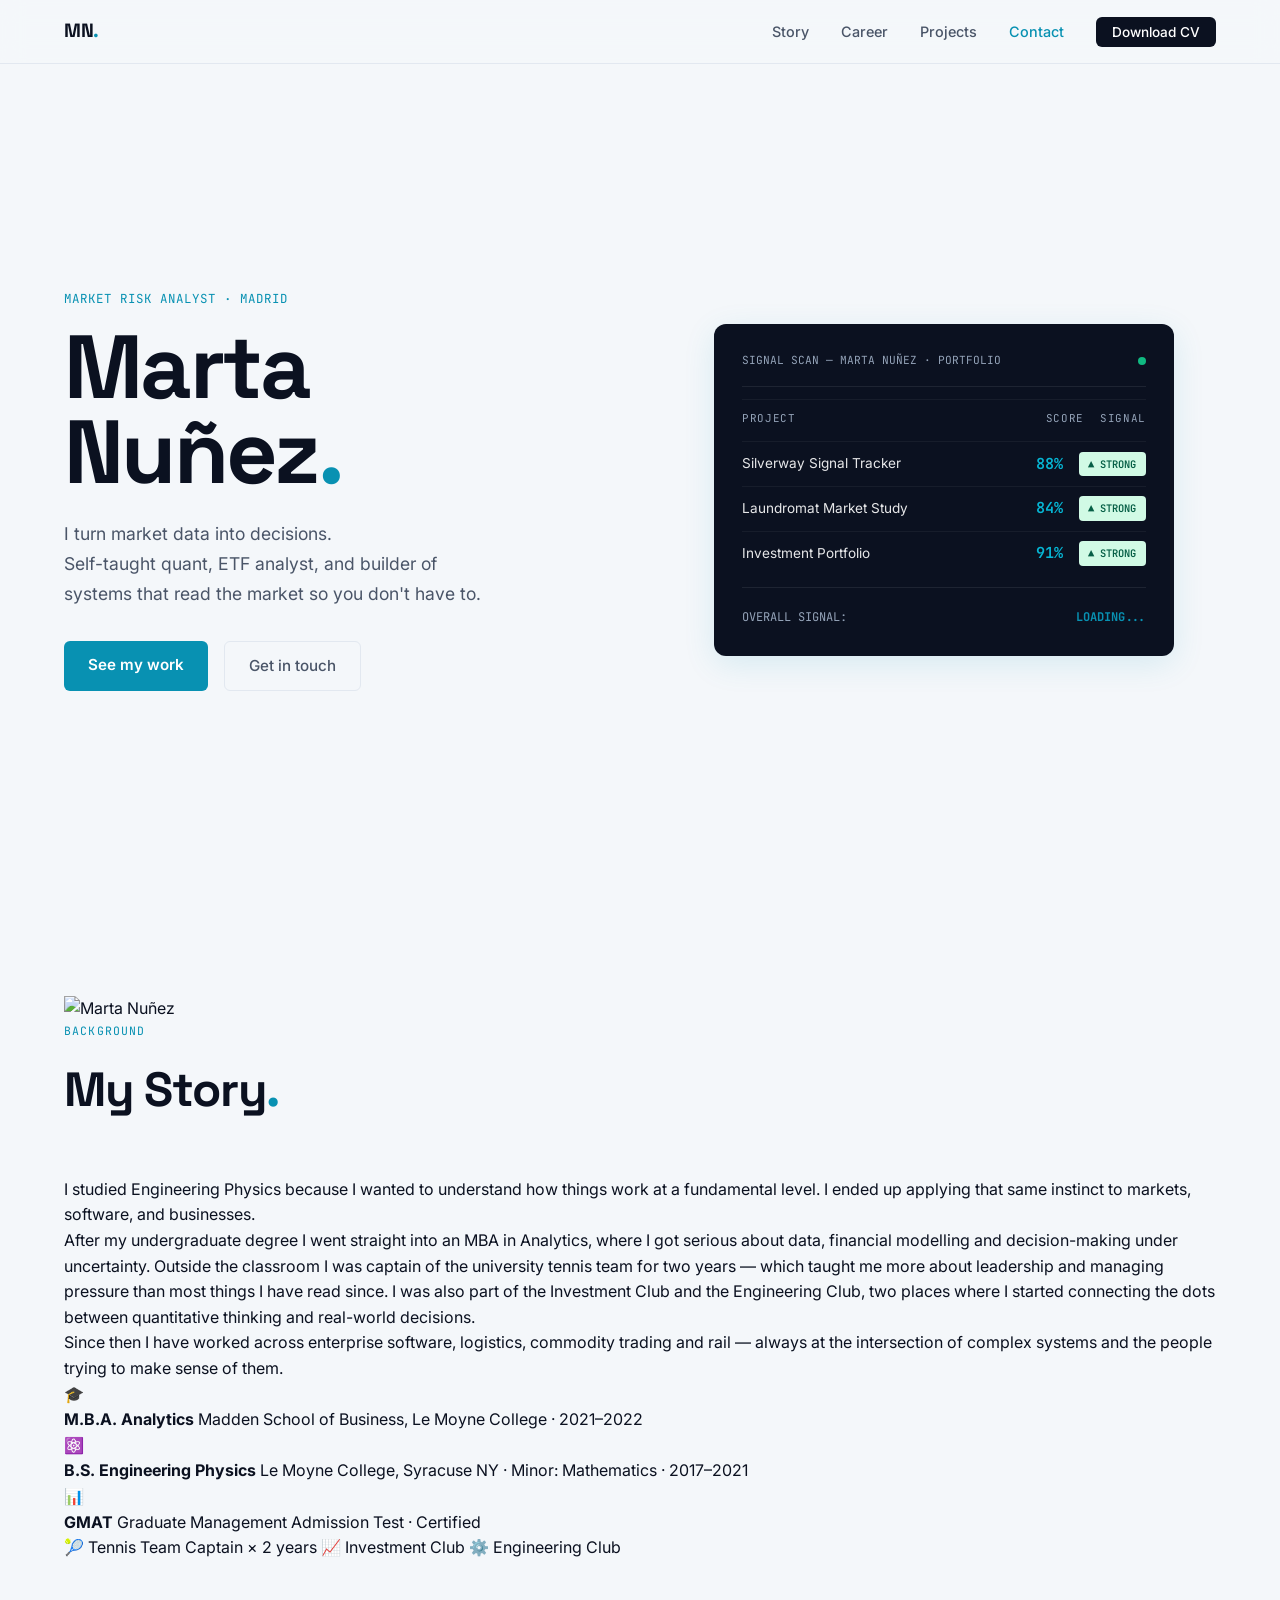
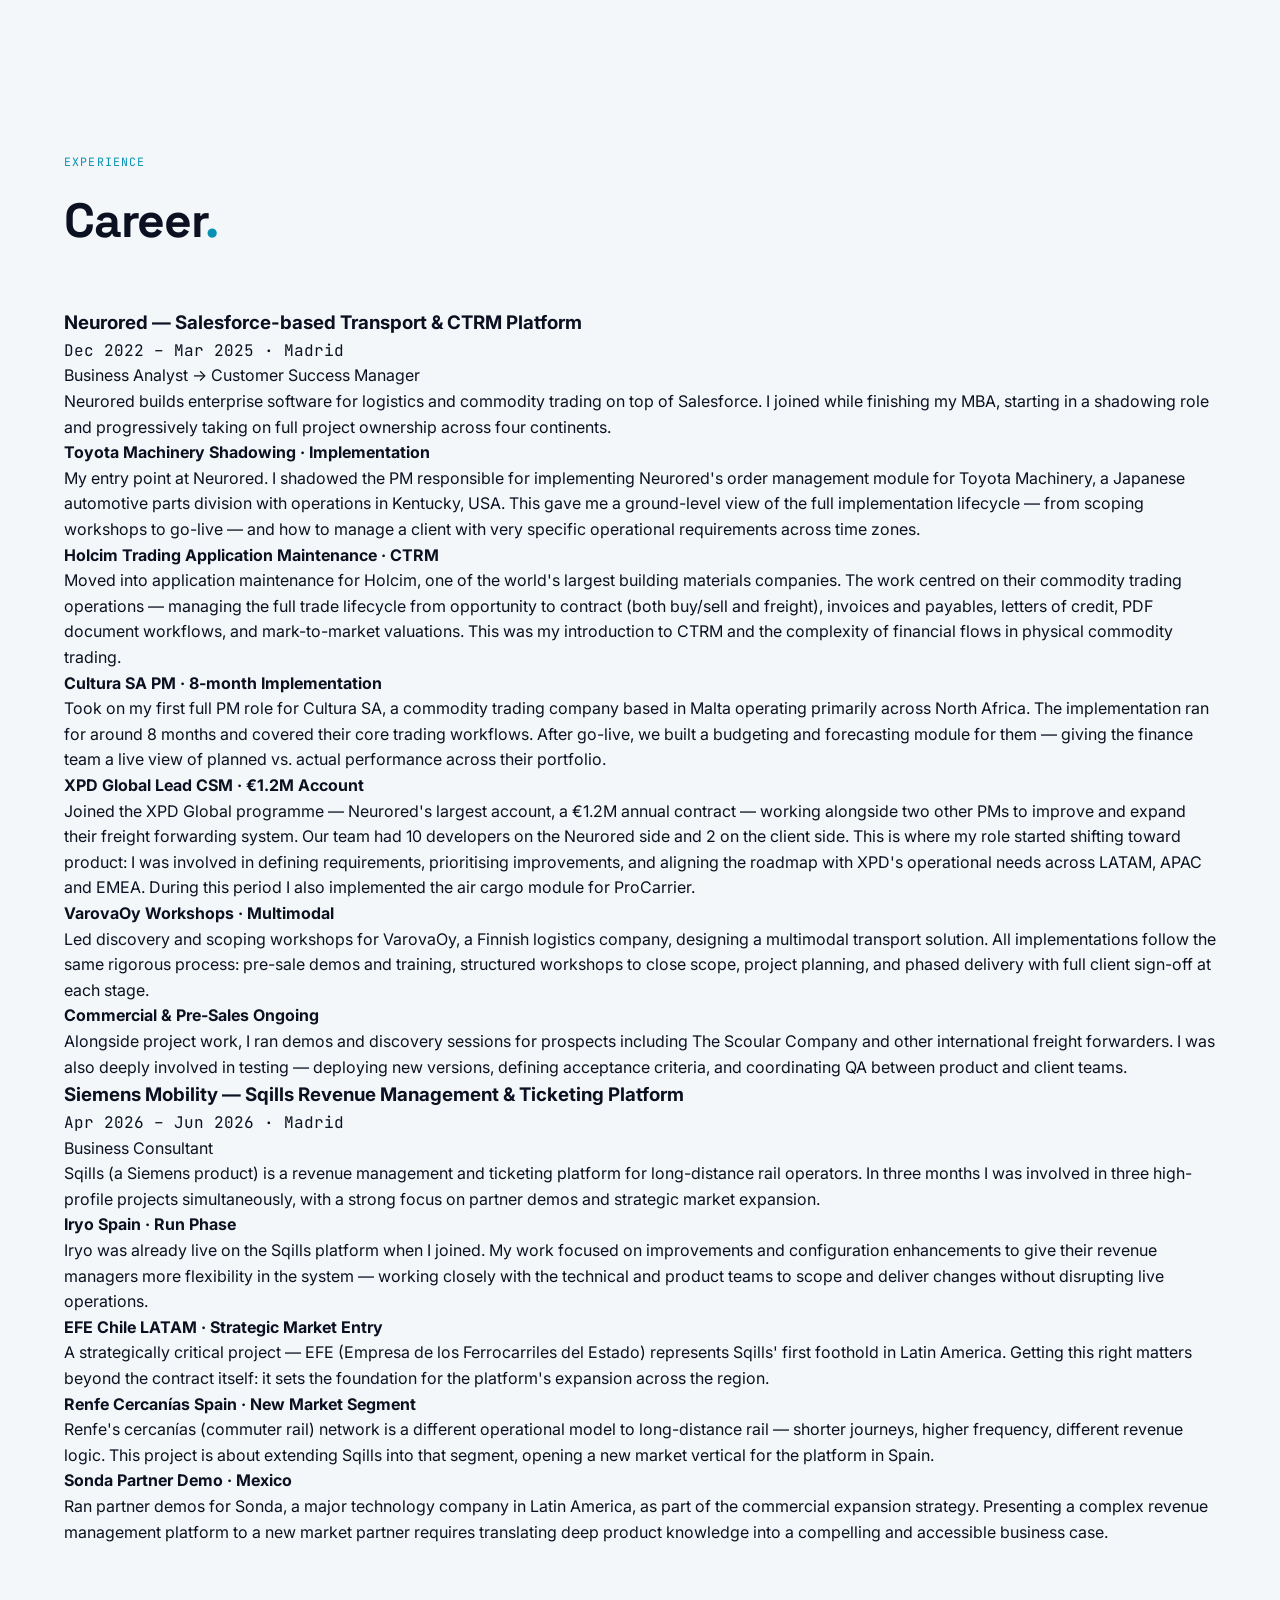
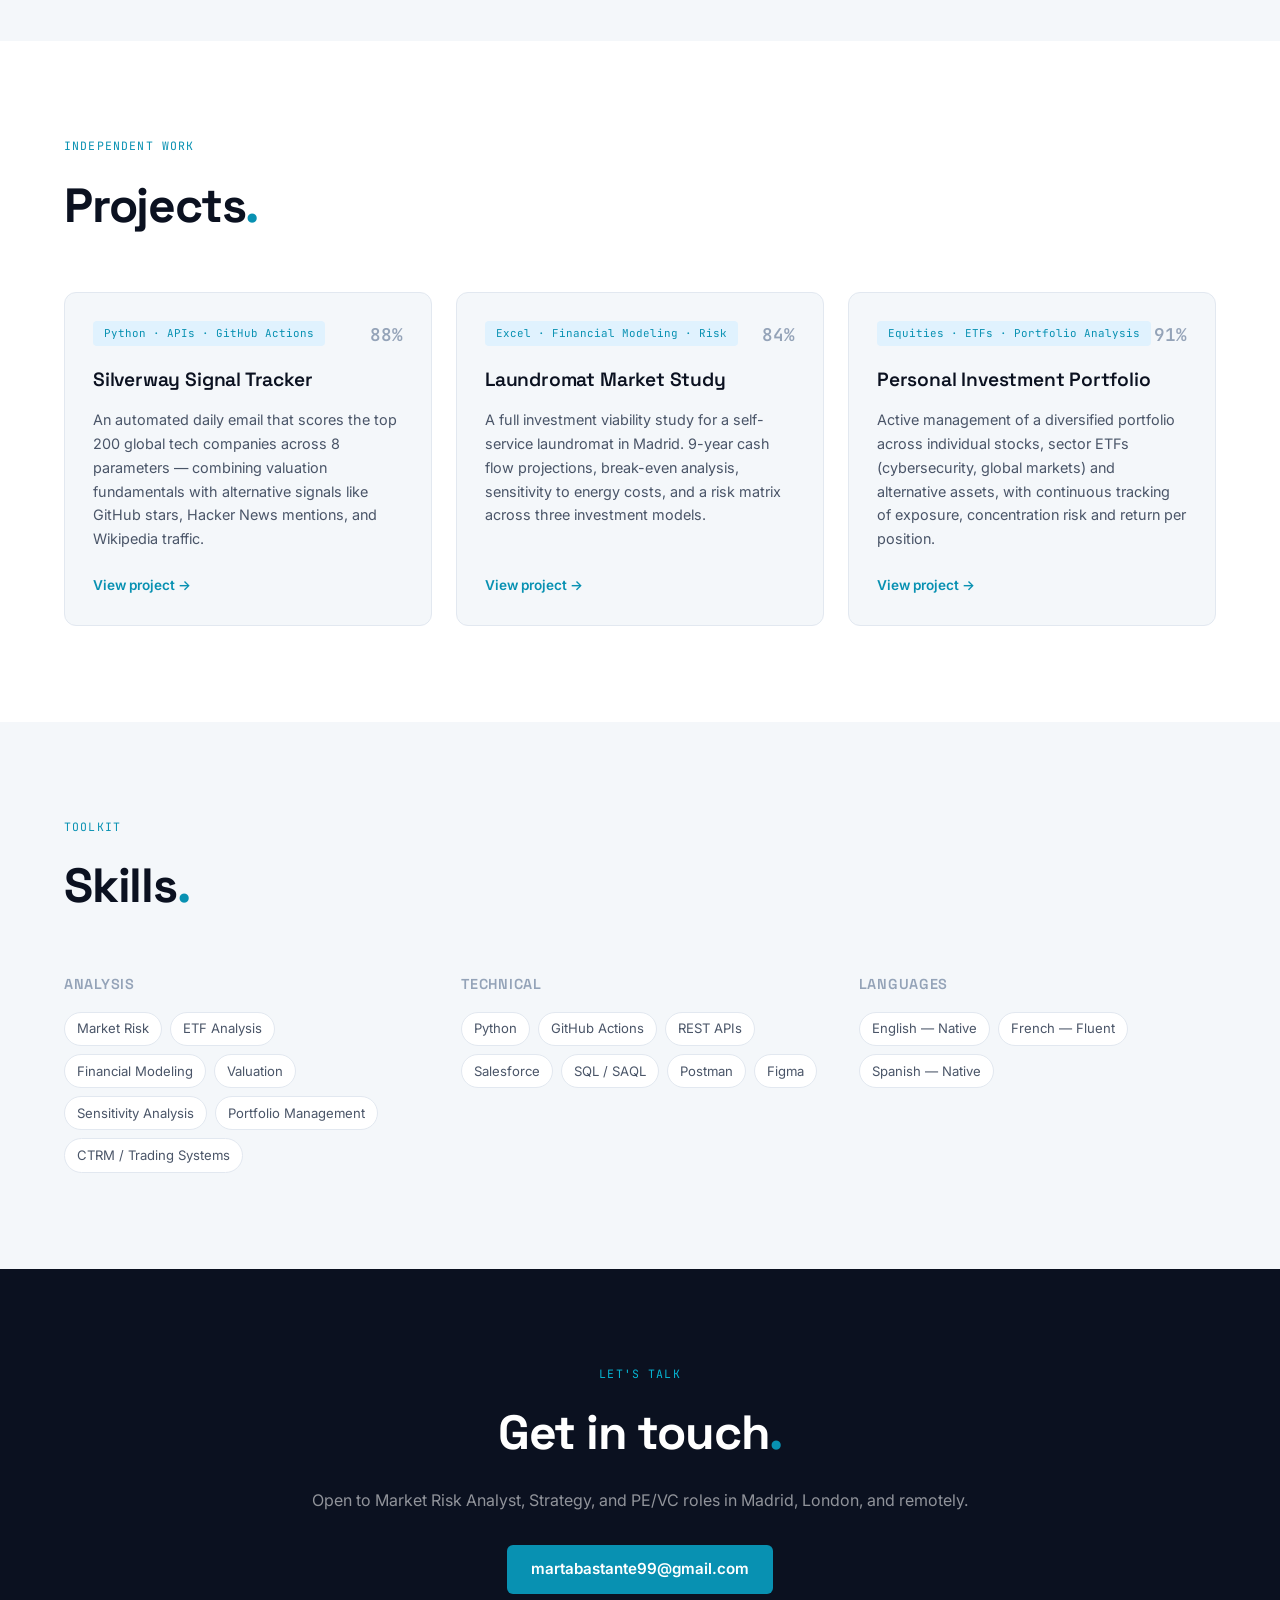
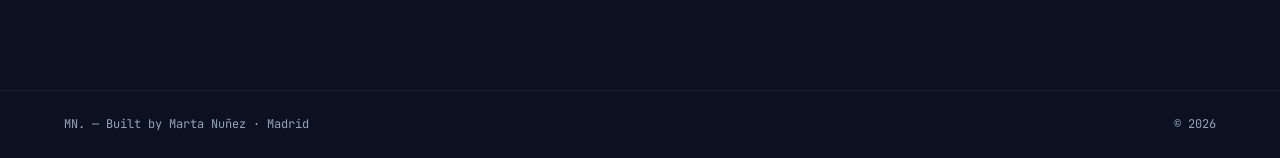
==== index.html @ 6e16a3f6 "update portfolio" ====
<!DOCTYPE html>
<html lang="en">
<head>
  <meta charset="UTF-8" />
  <meta name="viewport" content="width=device-width, initial-scale=1.0" />
  <title>Marta Nuñez · Market Risk Analyst</title>
  <link rel="preconnect" href="https://fonts.googleapis.com" />
  <link rel="preconnect" href="https://fonts.gstatic.com" crossorigin />
  <link href="https://fonts.googleapis.com/css2?family=Space+Grotesk:wght@400;500;600;700&family=Inter:wght@400;500&family=JetBrains+Mono:wght@400;600&display=swap" rel="stylesheet" />
  <link rel="stylesheet" href="assets/css/style.css" />
</head>
<body>

  <!-- NAV -->
  <nav>
    <span class="nav-logo">MN<span class="accent">.</span></span>
    <ul>
      <li><a href="#story">Story</a></li>
      <li><a href="#career">Career</a></li>
      <li><a href="#projects">Projects</a></li>
      <li><a href="#contact">Contact</a></li>
      <li><a href="assets/CV_Marta_Nunez.pdf" class="btn-nav" target="_blank">Download CV</a></li>
    </ul>
  </nav>

  <!-- HERO -->
  <header class="hero">
    <div class="hero-left">
      <p class="eyebrow">Market Risk Analyst · Madrid</p>
      <h1>Marta<br>Nuñez<span class="accent">.</span></h1>
      <p class="hero-sub">
        I turn market data into decisions.<br>
        Self-taught quant, ETF analyst, and builder of systems that read the market so you don't have to.
      </p>
      <div class="hero-cta">
        <a href="#career" class="btn-primary">See my work</a>
        <a href="#contact" class="btn-ghost">Get in touch</a>
      </div>
    </div>

    <div class="hero-right">
      <div class="scanner-card">
        <div class="scanner-header">
          <span class="mono dim">SIGNAL SCAN — MARTA NUÑEZ · PORTFOLIO</span>
          <span class="scanner-dot"></span>
        </div>
        <div class="scanner-divider"></div>
        <div class="scanner-row scanner-labels">
          <span class="mono dim">PROJECT</span>
          <span class="mono dim">SCORE</span>
          <span class="mono dim">SIGNAL</span>
        </div>
        <div class="scanner-row">
          <span>Silverway Signal Tracker</span>
          <span class="mono score" data-target="88">0%</span>
          <span class="badge badge-strong">▲ STRONG</span>
        </div>
        <div class="scanner-row">
          <span>Laundromat Market Study</span>
          <span class="mono score" data-target="84">0%</span>
          <span class="badge badge-strong">▲ STRONG</span>
        </div>
        <div class="scanner-row">
          <span>Investment Portfolio</span>
          <span class="mono score" data-target="91">0%</span>
          <span class="badge badge-strong">▲ STRONG</span>
        </div>
        <div class="scanner-divider"></div>
        <div class="scanner-footer">
          <span class="mono dim">OVERALL SIGNAL:</span>
          <span class="mono accent bold" id="verdict">LOADING...</span>
        </div>
      </div>
    </div>
  </header>

  <!-- MY STORY & EDUCATION -->
  <section id="story" class="story-section">
    <div class="story-inner">
      <div class="story-photo-col">
        <img src="assets/images/marta.png" alt="Marta Nuñez" class="story-photo" />
      </div>
      <div class="story-text-col">
        <p class="section-eyebrow">Background</p>
        <h2>My Story<span class="accent">.</span></h2>
        <p class="story-lead">I studied Engineering Physics because I wanted to understand how things work at a fundamental level. I ended up applying that same instinct to markets, software, and businesses.</p>
        <p class="story-body">After my undergraduate degree I went straight into an MBA in Analytics, where I got serious about data, financial modelling and decision-making under uncertainty. Outside the classroom I was captain of the university tennis team for two years — which taught me more about leadership and managing pressure than most things I have read since. I was also part of the Investment Club and the Engineering Club, two places where I started connecting the dots between quantitative thinking and real-world decisions.</p>
        <p class="story-body">Since then I have worked across enterprise software, logistics, commodity trading and rail — always at the intersection of complex systems and the people trying to make sense of them.</p>

        <div class="edu-grid">
          <div class="edu-card">
            <span class="edu-icon">🎓</span>
            <div>
              <strong>M.B.A. Analytics</strong>
              <span>Madden School of Business, Le Moyne College · 2021–2022</span>
            </div>
          </div>
          <div class="edu-card">
            <span class="edu-icon">⚛️</span>
            <div>
              <strong>B.S. Engineering Physics</strong>
              <span>Le Moyne College, Syracuse NY · Minor: Mathematics · 2017–2021</span>
            </div>
          </div>
          <div class="edu-card">
            <span class="edu-icon">📊</span>
            <div>
              <strong>GMAT</strong>
              <span>Graduate Management Admission Test · Certified</span>
            </div>
          </div>
        </div>

        <div class="activities-row">
          <span class="activity-tag">🎾 Tennis Team Captain × 2 years</span>
          <span class="activity-tag">📈 Investment Club</span>
          <span class="activity-tag">⚙️ Engineering Club</span>
        </div>
      </div>
    </div>
  </section>

  <!-- CAREER -->
  <section id="career" class="career-section">
    <p class="section-eyebrow">Experience</p>
    <h2>Career<span class="accent">.</span></h2>

    <div class="career-block">
      <div class="career-company-header">
        <div>
          <h3 class="company-name">Neurored <span class="company-sub">— Salesforce-based Transport & CTRM Platform</span></h3>
          <span class="career-dates mono">Dec 2022 – Mar 2025 · Madrid</span>
        </div>
        <span class="career-badge">Business Analyst → Customer Success Manager</span>
      </div>

      <p class="career-intro">Neurored builds enterprise software for logistics and commodity trading on top of Salesforce. I joined while finishing my MBA, starting in a shadowing role and progressively taking on full project ownership across four continents.</p>

      <div class="timeline">

        <div class="timeline-item">
          <div class="tl-dot"></div>
          <div class="tl-content">
            <h4>Toyota Machinery <span class="tl-tag">Shadowing · Implementation</span></h4>
            <p>My entry point at Neurored. I shadowed the PM responsible for implementing Neurored's order management module for Toyota Machinery, a Japanese automotive parts division with operations in Kentucky, USA. This gave me a ground-level view of the full implementation lifecycle — from scoping workshops to go-live — and how to manage a client with very specific operational requirements across time zones.</p>
          </div>
        </div>

        <div class="timeline-item">
          <div class="tl-dot"></div>
          <div class="tl-content">
            <h4>Holcim Trading <span class="tl-tag">Application Maintenance · CTRM</span></h4>
            <p>Moved into application maintenance for Holcim, one of the world's largest building materials companies. The work centred on their commodity trading operations — managing the full trade lifecycle from opportunity to contract (both buy/sell and freight), invoices and payables, letters of credit, PDF document workflows, and mark-to-market valuations. This was my introduction to CTRM and the complexity of financial flows in physical commodity trading.</p>
          </div>
        </div>

        <div class="timeline-item">
          <div class="tl-dot"></div>
          <div class="tl-content">
            <h4>Cultura SA <span class="tl-tag">PM · 8-month Implementation</span></h4>
            <p>Took on my first full PM role for Cultura SA, a commodity trading company based in Malta operating primarily across North Africa. The implementation ran for around 8 months and covered their core trading workflows. After go-live, we built a budgeting and forecasting module for them — giving the finance team a live view of planned vs. actual performance across their portfolio.</p>
          </div>
        </div>

        <div class="timeline-item">
          <div class="tl-dot"></div>
          <div class="tl-content">
            <h4>XPD Global <span class="tl-tag">Lead CSM · €1.2M Account</span></h4>
            <p>Joined the XPD Global programme — Neurored's largest account, a €1.2M annual contract — working alongside two other PMs to improve and expand their freight forwarding system. Our team had 10 developers on the Neurored side and 2 on the client side. This is where my role started shifting toward product: I was involved in defining requirements, prioritising improvements, and aligning the roadmap with XPD's operational needs across LATAM, APAC and EMEA. During this period I also implemented the air cargo module for ProCarrier.</p>
          </div>
        </div>

        <div class="timeline-item">
          <div class="tl-dot"></div>
          <div class="tl-content">
            <h4>VarovaOy <span class="tl-tag">Workshops · Multimodal</span></h4>
            <p>Led discovery and scoping workshops for VarovaOy, a Finnish logistics company, designing a multimodal transport solution. All implementations follow the same rigorous process: pre-sale demos and training, structured workshops to close scope, project planning, and phased delivery with full client sign-off at each stage.</p>
          </div>
        </div>

        <div class="timeline-item">
          <div class="tl-dot"></div>
          <div class="tl-content">
            <h4>Commercial & Pre-Sales <span class="tl-tag">Ongoing</span></h4>
            <p>Alongside project work, I ran demos and discovery sessions for prospects including The Scoular Company and other international freight forwarders. I was also deeply involved in testing — deploying new versions, defining acceptance criteria, and coordinating QA between product and client teams.</p>
          </div>
        </div>

      </div>
    </div>

    <div class="career-block">
      <div class="career-company-header">
        <div>
          <h3 class="company-name">Siemens Mobility <span class="company-sub">— Sqills Revenue Management & Ticketing Platform</span></h3>
          <span class="career-dates mono">Apr 2026 – Jun 2026 · Madrid</span>
        </div>
        <span class="career-badge">Business Consultant</span>
      </div>

      <p class="career-intro">Sqills (a Siemens product) is a revenue management and ticketing platform for long-distance rail operators. In three months I was involved in three high-profile projects simultaneously, with a strong focus on partner demos and strategic market expansion.</p>

      <div class="timeline">

        <div class="timeline-item">
          <div class="tl-dot tl-dot-blue"></div>
          <div class="tl-content">
            <h4>Iryo <span class="tl-tag">Spain · Run Phase</span></h4>
            <p>Iryo was already live on the Sqills platform when I joined. My work focused on improvements and configuration enhancements to give their revenue managers more flexibility in the system — working closely with the technical and product teams to scope and deliver changes without disrupting live operations.</p>
          </div>
        </div>

        <div class="timeline-item">
          <div class="tl-dot tl-dot-blue"></div>
          <div class="tl-content">
            <h4>EFE Chile <span class="tl-tag">LATAM · Strategic Market Entry</span></h4>
            <p>A strategically critical project — EFE (Empresa de los Ferrocarriles del Estado) represents Sqills' first foothold in Latin America. Getting this right matters beyond the contract itself: it sets the foundation for the platform's expansion across the region.</p>
          </div>
        </div>

        <div class="timeline-item">
          <div class="tl-dot tl-dot-blue"></div>
          <div class="tl-content">
            <h4>Renfe Cercanías <span class="tl-tag">Spain · New Market Segment</span></h4>
            <p>Renfe's cercanías (commuter rail) network is a different operational model to long-distance rail — shorter journeys, higher frequency, different revenue logic. This project is about extending Sqills into that segment, opening a new market vertical for the platform in Spain.</p>
          </div>
        </div>

        <div class="timeline-item">
          <div class="tl-dot tl-dot-blue"></div>
          <div class="tl-content">
            <h4>Sonda <span class="tl-tag">Partner Demo · Mexico</span></h4>
            <p>Ran partner demos for Sonda, a major technology company in Latin America, as part of the commercial expansion strategy. Presenting a complex revenue management platform to a new market partner requires translating deep product knowledge into a compelling and accessible business case.</p>
          </div>
        </div>

      </div>
    </div>
  </section>

  <!-- PROJECTS -->
  <section id="projects">
    <p class="section-eyebrow">Independent work</p>
    <h2>Projects<span class="accent">.</span></h2>
    <div class="projects-grid">

      <a href="projects/silverway.html" class="project-card">
        <div class="project-top">
          <span class="project-tag">Python · APIs · GitHub Actions</span>
          <span class="project-score mono">88%</span>
        </div>
        <h3>Silverway Signal Tracker</h3>
        <p>An automated daily email that scores the top 200 global tech companies across 8 parameters — combining valuation fundamentals with alternative signals like GitHub stars, Hacker News mentions, and Wikipedia traffic.</p>
        <div class="project-footer"><span>View project →</span></div>
      </a>

      <a href="projects/laundromat.html" class="project-card">
        <div class="project-top">
          <span class="project-tag">Excel · Financial Modeling · Risk</span>
          <span class="project-score mono">84%</span>
        </div>
        <h3>Laundromat Market Study</h3>
        <p>A full investment viability study for a self-service laundromat in Madrid. 9-year cash flow projections, break-even analysis, sensitivity to energy costs, and a risk matrix across three investment models.</p>
        <div class="project-footer"><span>View project →</span></div>
      </a>

      <a href="projects/portfolio.html" class="project-card">
        <div class="project-top">
          <span class="project-tag">Equities · ETFs · Portfolio Analysis</span>
          <span class="project-score mono">91%</span>
        </div>
        <h3>Personal Investment Portfolio</h3>
        <p>Active management of a diversified portfolio across individual stocks, sector ETFs (cybersecurity, global markets) and alternative assets, with continuous tracking of exposure, concentration risk and return per position.</p>
        <div class="project-footer"><span>View project →</span></div>
      </a>

    </div>
  </section>

  <!-- SKILLS -->
  <section id="skills" class="skills-section">
    <p class="section-eyebrow">Toolkit</p>
    <h2>Skills<span class="accent">.</span></h2>
    <div class="skills-grid">
      <div class="skill-group">
        <h4>Analysis</h4>
        <div class="tags">
          <span class="tag">Market Risk</span>
          <span class="tag">ETF Analysis</span>
          <span class="tag">Financial Modeling</span>
          <span class="tag">Valuation</span>
          <span class="tag">Sensitivity Analysis</span>
          <span class="tag">Portfolio Management</span>
          <span class="tag">CTRM / Trading Systems</span>
        </div>
      </div>
      <div class="skill-group">
        <h4>Technical</h4>
        <div class="tags">
          <span class="tag">Python</span>
          <span class="tag">GitHub Actions</span>
          <span class="tag">REST APIs</span>
          <span class="tag">Salesforce</span>
          <span class="tag">SQL / SAQL</span>
          <span class="tag">Postman</span>
          <span class="tag">Figma</span>
        </div>
      </div>
      <div class="skill-group">
        <h4>Languages</h4>
        <div class="tags">
          <span class="tag">English — Native</span>
          <span class="tag">French — Fluent</span>
          <span class="tag">Spanish — Native</span>
        </div>
      </div>
    </div>
  </section>

  <!-- CONTACT -->
  <section id="contact" class="contact-section">
    <p class="section-eyebrow">Let's talk</p>
    <h2>Get in touch<span class="accent">.</span></h2>
    <p class="contact-sub">Open to Market Risk Analyst, Strategy, and PE/VC roles in Madrid, London, and remotely.</p>
    <a href="mailto:martabastante99@gmail.com" class="btn-primary">martabastante99@gmail.com</a>
  </section>

  <!-- FOOTER -->
  <footer>
    <span class="mono dim">MN. — Built by Marta Nuñez · Madrid</span>
    <span class="mono dim">© 2026</span>
  </footer>

  <script src="assets/js/main.js"></script>
</body>
</html>
---- assets/css/style.css ----
/* ============================================================
   TOKENS
   ============================================================ */
:root {
  --bg:         #F4F7FA;
  --surface:    #FFFFFF;
  --ink:        #0B1120;
  --ink-mid:    #4A5568;
  --ink-dim:    #94A3B8;
  --accent:     #0891B2;
  --accent-dim: #E0F2FE;
  --accent-hi:  #06B6D4;
  --line:       #E2E8F0;
  --green:      #10B981;
  --green-dim:  #D1FAE5;

  --font-display: 'Space Grotesk', sans-serif;
  --font-body:    'Inter', sans-serif;
  --font-mono:    'JetBrains Mono', monospace;

  --radius: 12px;
  --radius-sm: 6px;
  --shadow: 0 1px 3px rgba(0,0,0,0.06), 0 4px 16px rgba(0,0,0,0.06);
  --shadow-lg: 0 8px 32px rgba(8, 145, 178, 0.12);
}

/* ============================================================
   RESET & BASE
   ============================================================ */
*, *::before, *::after { box-sizing: border-box; margin: 0; padding: 0; }

html { scroll-behavior: smooth; }

body {
  font-family: var(--font-body);
  background: var(--bg);
  color: var(--ink);
  line-height: 1.6;
  -webkit-font-smoothing: antialiased;
}

a { color: inherit; text-decoration: none; }
img { max-width: 100%; display: block; }

/* ============================================================
   UTILITIES
   ============================================================ */
.mono   { font-family: var(--font-mono); }
.dim    { color: var(--ink-dim); }
.accent { color: var(--accent); }
.bold   { font-weight: 700; }

/* ============================================================
   NAV
   ============================================================ */
nav {
  position: sticky;
  top: 0;
  z-index: 100;
  display: flex;
  align-items: center;
  justify-content: space-between;
  padding: 0 5vw;
  height: 64px;
  background: rgba(244, 247, 250, 0.88);
  backdrop-filter: blur(12px);
  border-bottom: 1px solid var(--line);
}

.nav-logo {
  font-family: var(--font-display);
  font-size: 1.2rem;
  font-weight: 700;
  letter-spacing: -0.02em;
}

nav ul {
  display: flex;
  align-items: center;
  gap: 2rem;
  list-style: none;
}

nav ul a {
  font-size: 0.9rem;
  color: var(--ink-mid);
  font-weight: 500;
  transition: color 0.2s;
}
nav ul a:hover { color: var(--ink); }

.btn-nav {
  background: var(--ink) !important;
  color: #fff !important;
  padding: 0.45rem 1rem;
  border-radius: var(--radius-sm);
  font-size: 0.85rem !important;
  transition: background 0.2s !important;
}
.btn-nav:hover { background: var(--accent) !important; }

/* ============================================================
   HERO
   ============================================================ */
.hero {
  display: grid;
  grid-template-columns: 1fr 1fr;
  align-items: center;
  gap: 4rem;
  padding: 6rem 5vw 5rem;
  min-height: calc(100vh - 64px);
}

.eyebrow {
  font-family: var(--font-mono);
  font-size: 0.78rem;
  color: var(--accent);
  letter-spacing: 0.08em;
  text-transform: uppercase;
  margin-bottom: 1rem;
}

.hero h1 {
  font-family: var(--font-display);
  font-size: clamp(3.5rem, 7vw, 6rem);
  font-weight: 700;
  line-height: 0.95;
  letter-spacing: -0.03em;
  margin-bottom: 1.5rem;
}

.hero-sub {
  font-size: 1.1rem;
  color: var(--ink-mid);
  line-height: 1.7;
  max-width: 420px;
  margin-bottom: 2rem;
}

.hero-cta {
  display: flex;
  gap: 1rem;
  flex-wrap: wrap;
}

/* ============================================================
   BUTTONS
   ============================================================ */
.btn-primary {
  display: inline-block;
  background: var(--accent);
  color: #fff;
  padding: 0.75rem 1.5rem;
  border-radius: var(--radius-sm);
  font-weight: 600;
  font-size: 0.95rem;
  transition: background 0.2s, transform 0.15s;
}
.btn-primary:hover { background: #0670a0; transform: translateY(-1px); }

.btn-ghost {
  display: inline-block;
  border: 1.5px solid var(--line);
  color: var(--ink-mid);
  padding: 0.75rem 1.5rem;
  border-radius: var(--radius-sm);
  font-weight: 500;
  font-size: 0.95rem;
  transition: border-color 0.2s, color 0.2s;
}
.btn-ghost:hover { border-color: var(--accent); color: var(--accent); }

/* ============================================================
   SCANNER CARD (hero signature element)
   ============================================================ */
.hero-right { display: flex; justify-content: center; }

.scanner-card {
  background: var(--ink);
  border-radius: var(--radius);
  padding: 1.75rem;
  width: 100%;
  max-width: 460px;
  box-shadow: var(--shadow-lg);
}

.scanner-header {
  display: flex;
  justify-content: space-between;
  align-items: center;
  margin-bottom: 1rem;
  font-size: 0.7rem;
  color: var(--ink-dim);
}

.scanner-dot {
  width: 8px;
  height: 8px;
  border-radius: 50%;
  background: var(--green);
  animation: pulse 2s infinite;
}
@keyframes pulse {
  0%, 100% { opacity: 1; }
  50%       { opacity: 0.3; }
}

.scanner-divider {
  height: 1px;
  background: rgba(255,255,255,0.08);
  margin: 0.75rem 0;
}

.scanner-labels {
  margin-bottom: 0.25rem;
}

.scanner-row {
  display: grid;
  grid-template-columns: 1fr auto auto;
  gap: 1rem;
  align-items: center;
  padding: 0.6rem 0;
  font-size: 0.85rem;
  color: rgba(255,255,255,0.9);
  border-top: 1px solid rgba(255,255,255,0.05);
}
.scanner-row:first-of-type { border-top: none; }
.scanner-labels span {
  font-size: 0.68rem;
  letter-spacing: 0.06em;
  text-transform: uppercase;
}

.score {
  font-size: 0.95rem;
  font-weight: 600;
  color: var(--accent-hi);
  min-width: 42px;
  text-align: right;
}

.badge {
  font-family: var(--font-mono);
  font-size: 0.65rem;
  font-weight: 600;
  padding: 0.25rem 0.6rem;
  border-radius: 4px;
  white-space: nowrap;
}
.badge-strong {
  background: var(--green-dim);
  color: #065F46;
}

.scanner-footer {
  display: flex;
  justify-content: space-between;
  align-items: center;
  font-size: 0.75rem;
  margin-top: 0.25rem;
  padding-top: 0.5rem;
}

/* ============================================================
   SECTIONS COMMON
   ============================================================ */
section {
  padding: 6rem 5vw;
}

.section-eyebrow {
  font-family: var(--font-mono);
  font-size: 0.72rem;
  color: var(--accent);
  letter-spacing: 0.1em;
  text-transform: uppercase;
  margin-bottom: 0.75rem;
}

h2 {
  font-family: var(--font-display);
  font-size: clamp(2rem, 4vw, 3rem);
  font-weight: 700;
  letter-spacing: -0.025em;
  margin-bottom: 3rem;
}

/* ============================================================
   PROJECTS
   ============================================================ */
#projects { background: var(--surface); }

.projects-grid {
  display: grid;
  grid-template-columns: repeat(auto-fit, minmax(300px, 1fr));
  gap: 1.5rem;
}

.project-card {
  display: flex;
  flex-direction: column;
  background: var(--bg);
  border: 1px solid var(--line);
  border-radius: var(--radius);
  padding: 1.75rem;
  transition: border-color 0.2s, box-shadow 0.2s, transform 0.2s;
  cursor: pointer;
}
.project-card:hover {
  border-color: var(--accent);
  box-shadow: var(--shadow-lg);
  transform: translateY(-3px);
}

.project-top {
  display: flex;
  justify-content: space-between;
  align-items: flex-start;
  margin-bottom: 1rem;
}

.project-tag {
  font-family: var(--font-mono);
  font-size: 0.68rem;
  color: var(--accent);
  background: var(--accent-dim);
  padding: 0.3rem 0.7rem;
  border-radius: 4px;
  line-height: 1.4;
}

.project-score {
  font-size: 1.1rem;
  font-weight: 600;
  color: var(--ink-dim);
}

.project-card h3 {
  font-family: var(--font-display);
  font-size: 1.2rem;
  font-weight: 600;
  margin-bottom: 0.75rem;
  letter-spacing: -0.01em;
}

.project-card p {
  font-size: 0.9rem;
  color: var(--ink-mid);
  line-height: 1.65;
  flex: 1;
}

.project-footer {
  margin-top: 1.5rem;
  font-size: 0.85rem;
  font-weight: 600;
  color: var(--accent);
}

/* ============================================================
   SKILLS
   ============================================================ */
.skills-section { background: var(--bg); }

.skills-grid {
  display: grid;
  grid-template-columns: repeat(auto-fit, minmax(220px, 1fr));
  gap: 2.5rem;
}

.skill-group h4 {
  font-family: var(--font-display);
  font-size: 0.9rem;
  font-weight: 600;
  text-transform: uppercase;
  letter-spacing: 0.05em;
  color: var(--ink-dim);
  margin-bottom: 1rem;
}

.tags { display: flex; flex-wrap: wrap; gap: 0.5rem; }

.tag {
  font-size: 0.82rem;
  background: var(--surface);
  border: 1px solid var(--line);
  padding: 0.35rem 0.75rem;
  border-radius: 99px;
  color: var(--ink-mid);
  transition: border-color 0.2s, color 0.2s;
}
.tag:hover { border-color: var(--accent); color: var(--accent); }

/* ============================================================
   CONTACT
   ============================================================ */
.contact-section {
  background: var(--ink);
  text-align: center;
  color: #fff;
}
.contact-section .section-eyebrow { color: var(--accent-hi); }
.contact-section h2 { color: #fff; margin-bottom: 1rem; }

.contact-sub {
  color: rgba(255,255,255,0.55);
  font-size: 1rem;
  margin-bottom: 2rem;
}

/* ============================================================
   FOOTER
   ============================================================ */
footer {
  background: var(--ink);
  border-top: 1px solid rgba(255,255,255,0.06);
  padding: 1.5rem 5vw;
  display: flex;
  justify-content: space-between;
  font-size: 0.75rem;
  color: rgba(255,255,255,0.3);
}

/* ============================================================
   PROJECT DETAIL PAGES
   ============================================================ */
.detail-nav {
  padding: 1.5rem 5vw;
  border-bottom: 1px solid var(--line);
  display: flex;
  align-items: center;
  gap: 0.5rem;
  font-size: 0.85rem;
  color: var(--ink-mid);
  background: var(--surface);
}
.detail-nav a { color: var(--accent); font-weight: 500; }
.detail-nav a:hover { text-decoration: underline; }

.detail-hero {
  padding: 4rem 5vw 3rem;
  background: var(--surface);
  border-bottom: 1px solid var(--line);
}
.detail-hero .project-tag { display: inline-block; margin-bottom: 1.5rem; }
.detail-hero h1 {
  font-family: var(--font-display);
  font-size: clamp(2rem, 5vw, 3.5rem);
  font-weight: 700;
  letter-spacing: -0.03em;
  max-width: 700px;
  margin-bottom: 1.25rem;
}
.detail-hero p {
  font-size: 1.1rem;
  color: var(--ink-mid);
  max-width: 600px;
  line-height: 1.7;
}

.detail-body {
  padding: 4rem 5vw;
  max-width: 860px;
}
.detail-body h2 {
  font-family: var(--font-display);
  font-size: 1.5rem;
  font-weight: 600;
  margin-bottom: 1rem;
  letter-spacing: -0.02em;
}
.detail-body p { color: var(--ink-mid); line-height: 1.75; margin-bottom: 1.25rem; }
.detail-body ul {
  padding-left: 1.25rem;
  margin-bottom: 1.25rem;
  color: var(--ink-mid);
  line-height: 1.8;
}

.metrics-row {
  display: grid;
  grid-template-columns: repeat(auto-fit, minmax(150px, 1fr));
  gap: 1rem;
  margin: 2rem 0;
}
.metric-box {
  background: var(--surface);
  border: 1px solid var(--line);
  border-radius: var(--radius);
  padding: 1.25rem;
  text-align: center;
}
.metric-box .val {
  font-family: var(--font-mono);
  font-size: 1.6rem;
  font-weight: 600;
  color: var(--accent);
  display: block;
}
.metric-box .lbl {
  font-size: 0.78rem;
  color: var(--ink-dim);
  margin-top: 0.25rem;
}

/* ============================================================
   RESPONSIVE
   ============================================================ */
@media (max-width: 768px) {
  .hero {
    grid-template-columns: 1fr;
    padding: 3rem 5vw;
    gap: 3rem;
    min-height: auto;
  }
  nav ul li:not(:last-child) { display: none; }
  footer { flex-direction: column; gap: 0.5rem; }
}

@media (prefers-reduced-motion: reduce) {
  *, *::before, *::after { animation: none !important; transition: none !important; }
}
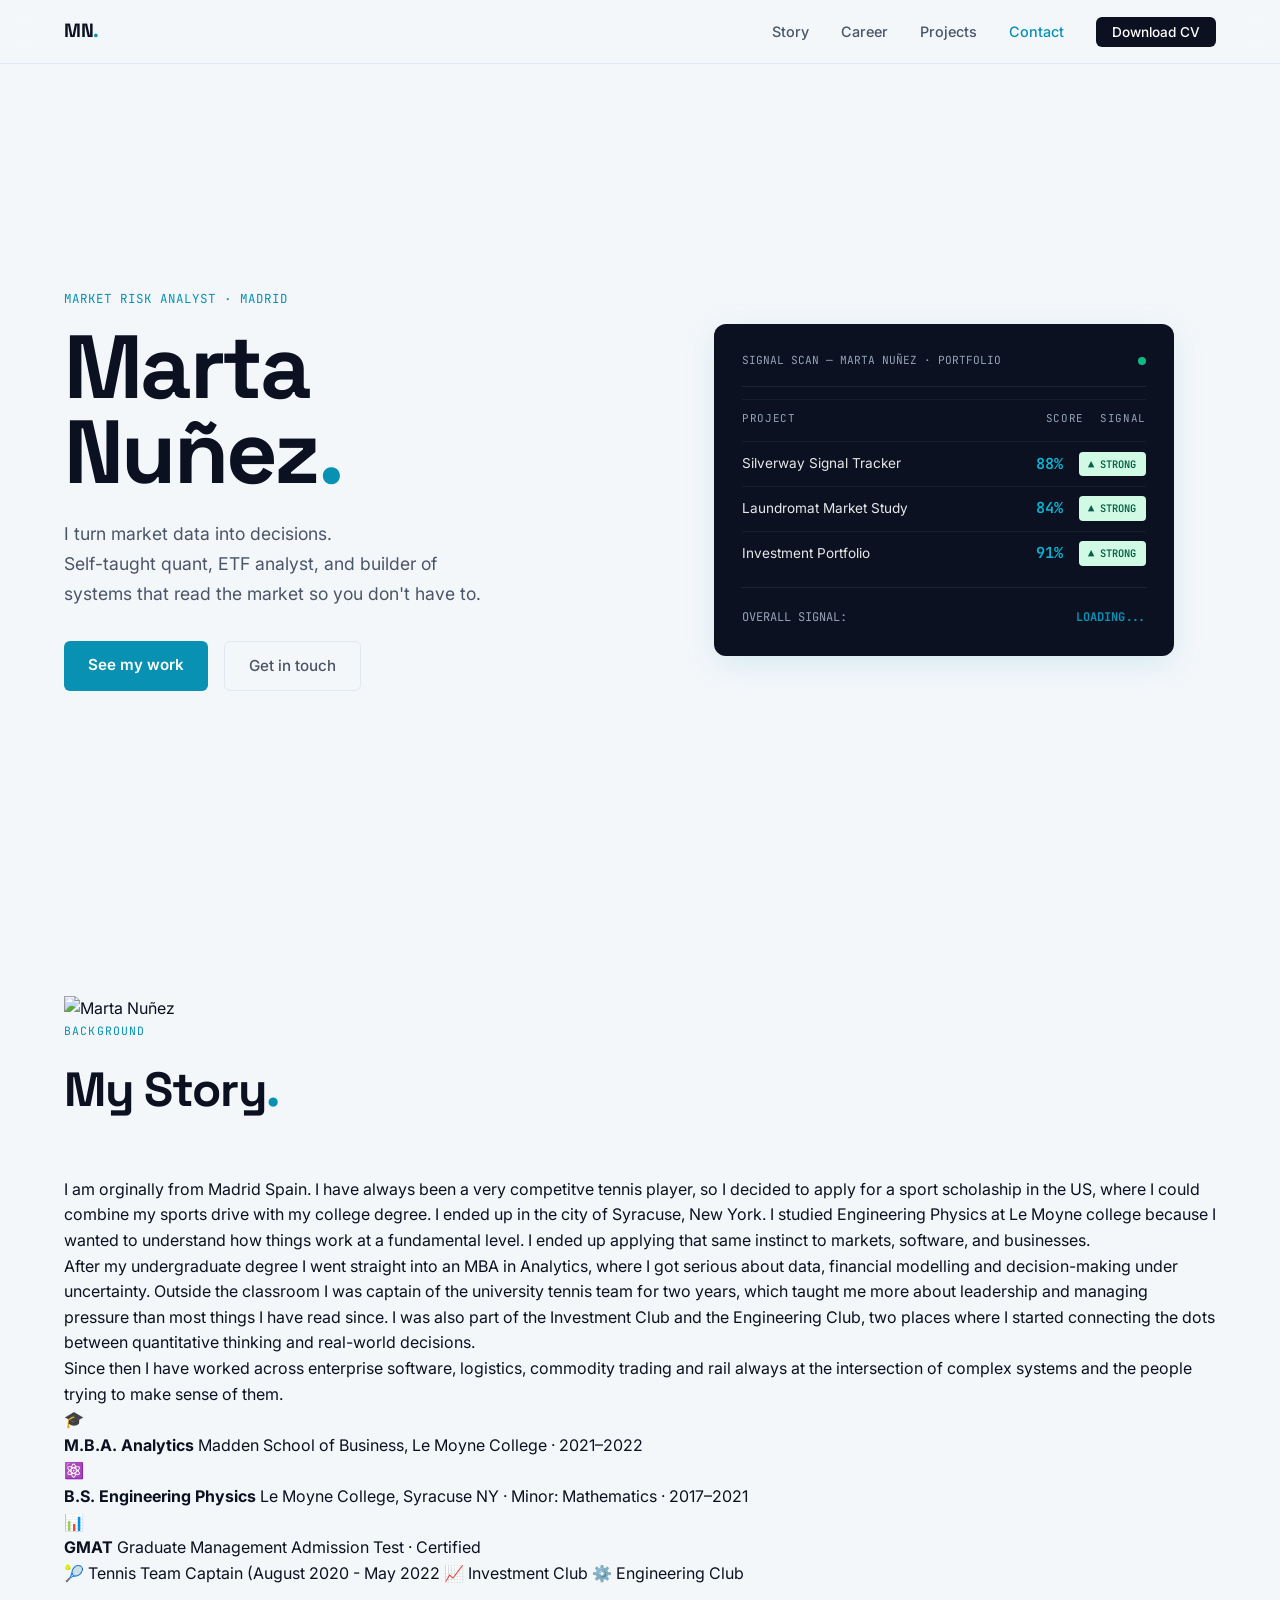
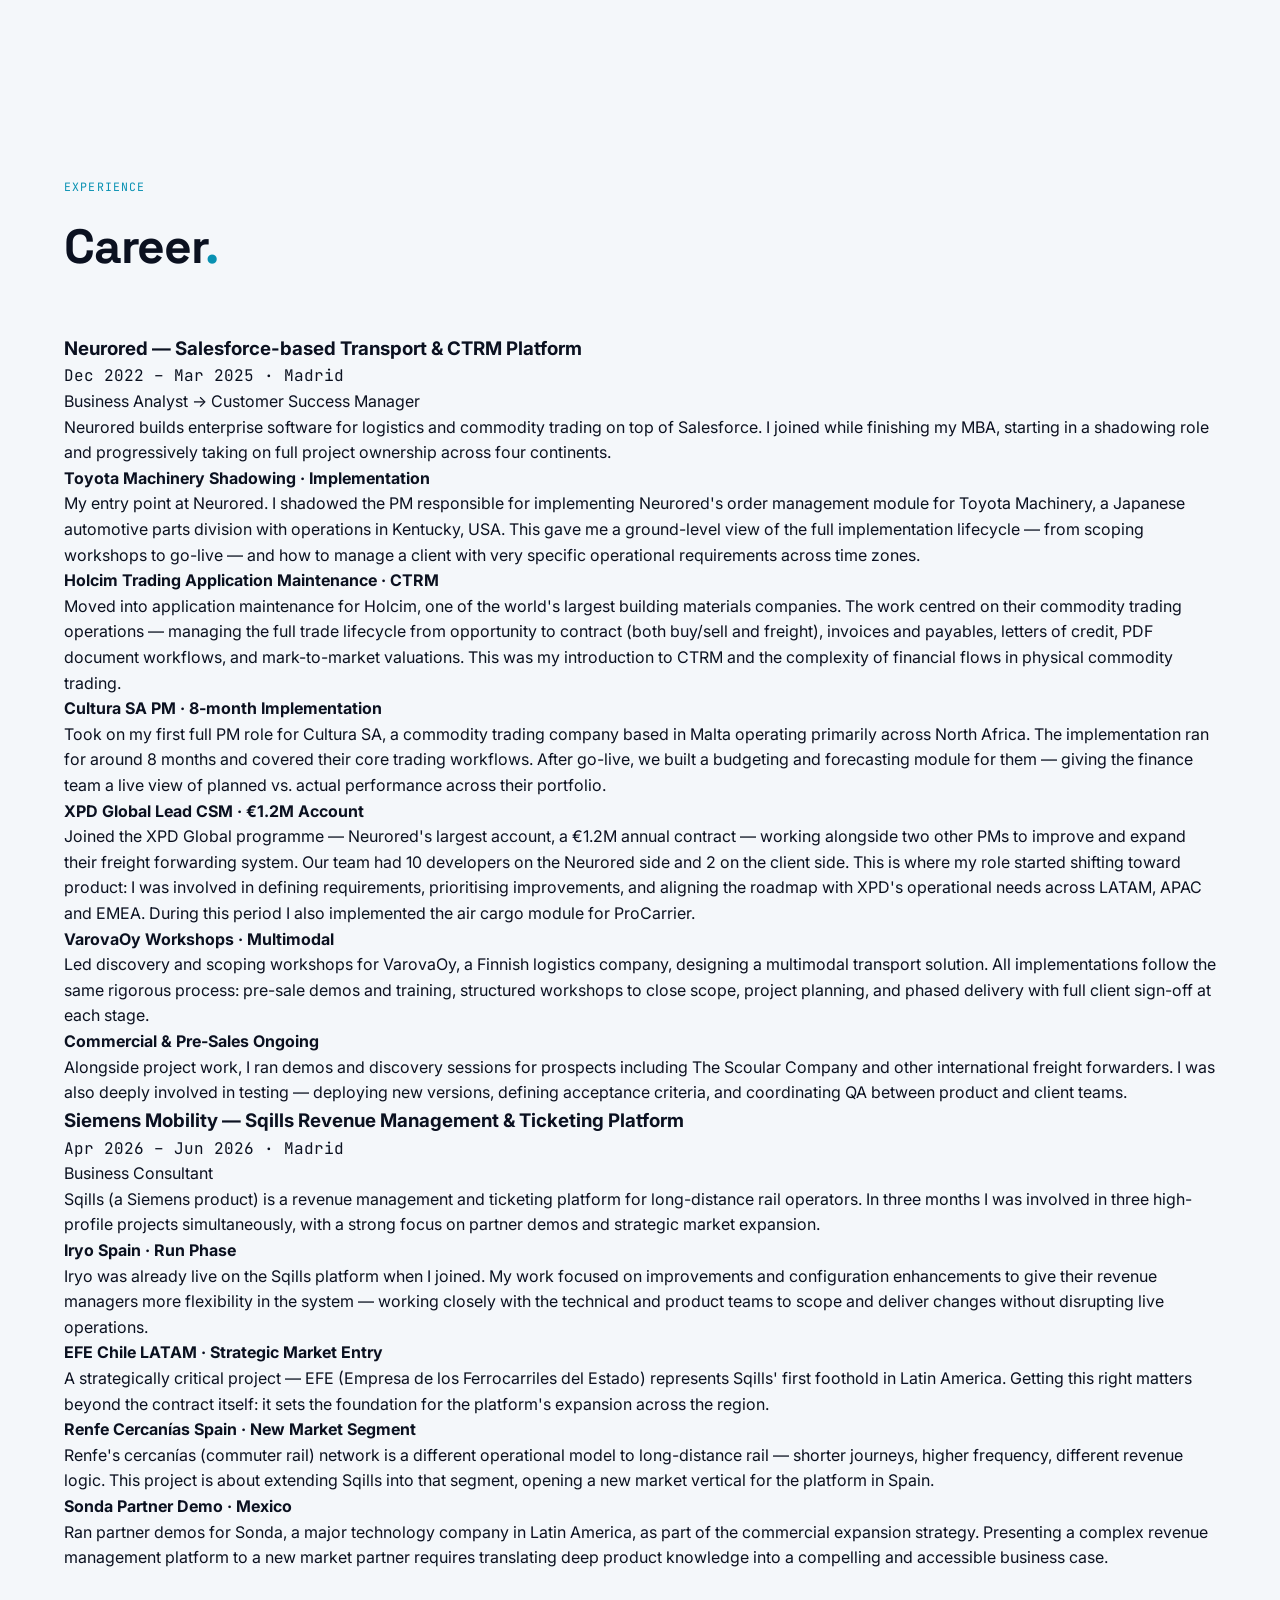
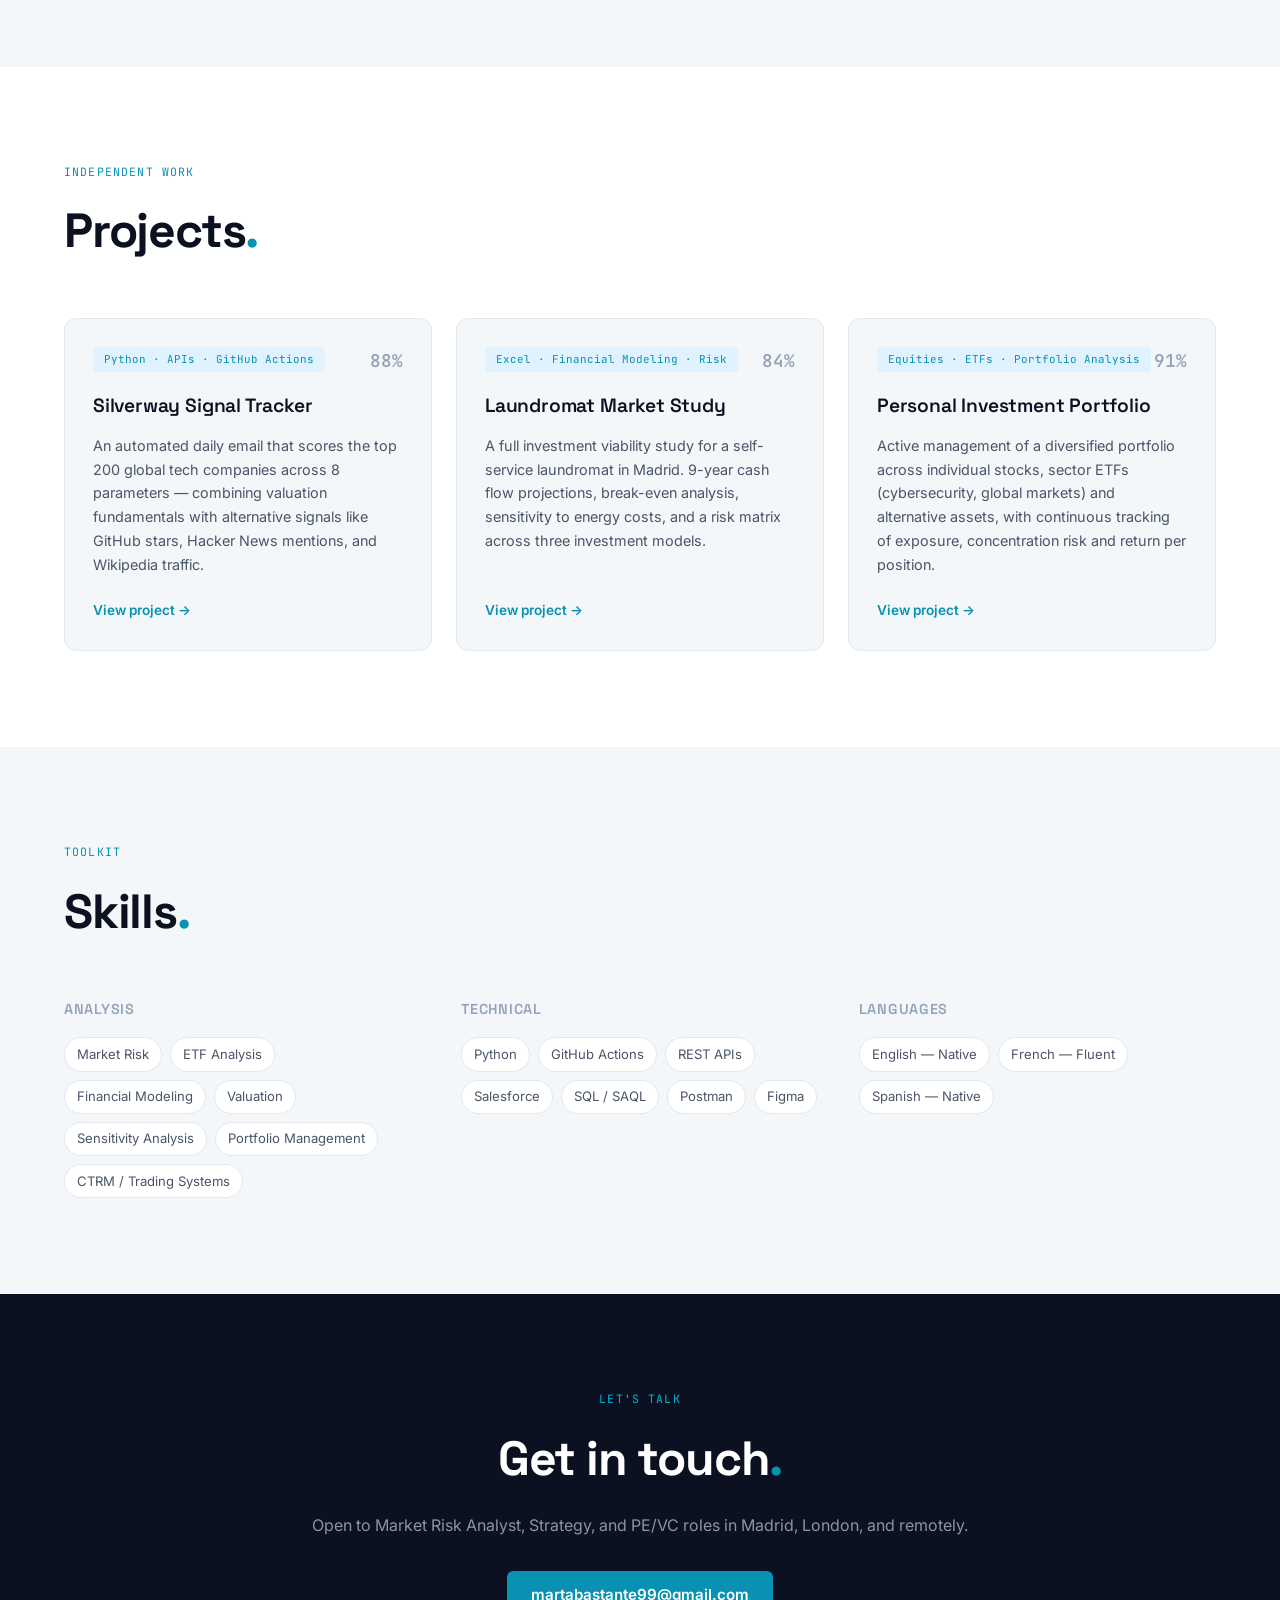
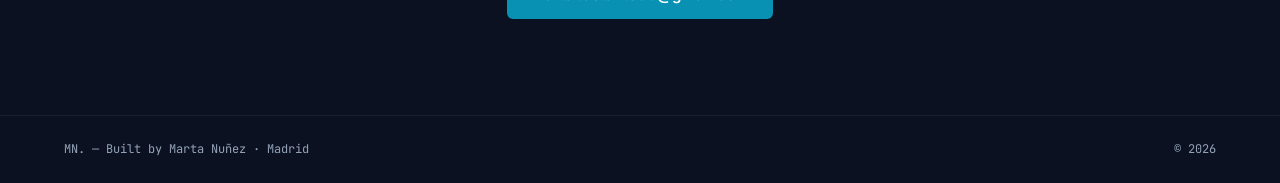
==== commit 2f101b8b: "Update text" ====
--- a/index.html
+++ b/index.html
@@ -83,9 +83,9 @@
       <div class="story-text-col">
         <p class="section-eyebrow">Background</p>
         <h2>My Story<span class="accent">.</span></h2>
-        <p class="story-lead">I studied Engineering Physics because I wanted to understand how things work at a fundamental level. I ended up applying that same instinct to markets, software, and businesses.</p>
-        <p class="story-body">After my undergraduate degree I went straight into an MBA in Analytics, where I got serious about data, financial modelling and decision-making under uncertainty. Outside the classroom I was captain of the university tennis team for two years — which taught me more about leadership and managing pressure than most things I have read since. I was also part of the Investment Club and the Engineering Club, two places where I started connecting the dots between quantitative thinking and real-world decisions.</p>
-        <p class="story-body">Since then I have worked across enterprise software, logistics, commodity trading and rail — always at the intersection of complex systems and the people trying to make sense of them.</p>
+        <p class="story-lead">I am orginally from Madrid Spain. I have always been a very competitve tennis player, so I decided to apply for a sport scholaship in the US, where I could combine my sports drive with my college degree. I ended up in the city of Syracuse, New York. I studied Engineering Physics at Le Moyne college because I wanted to understand how things work at a fundamental level. I ended up applying that same instinct to markets, software, and businesses.</p>
+        <p class="story-body">After my undergraduate degree I went straight into an MBA in Analytics, where I got serious about data, financial modelling and decision-making under uncertainty. Outside the classroom I was captain of the university tennis team for two years, which taught me more about leadership and managing pressure than most things I have read since. I was also part of the Investment Club and the Engineering Club, two places where I started connecting the dots between quantitative thinking and real-world decisions.</p>
+        <p class="story-body">Since then I have worked across enterprise software, logistics, commodity trading and rail always at the intersection of complex systems and the people trying to make sense of them.</p>
 
         <div class="edu-grid">
           <div class="edu-card">
@@ -112,7 +112,7 @@
         </div>
 
         <div class="activities-row">
-          <span class="activity-tag">🎾 Tennis Team Captain × 2 years</span>
+          <span class="activity-tag">🎾 Tennis Team Captain (August 2020 - May 2022</span>
           <span class="activity-tag">📈 Investment Club</span>
           <span class="activity-tag">⚙️ Engineering Club</span>
         </div>
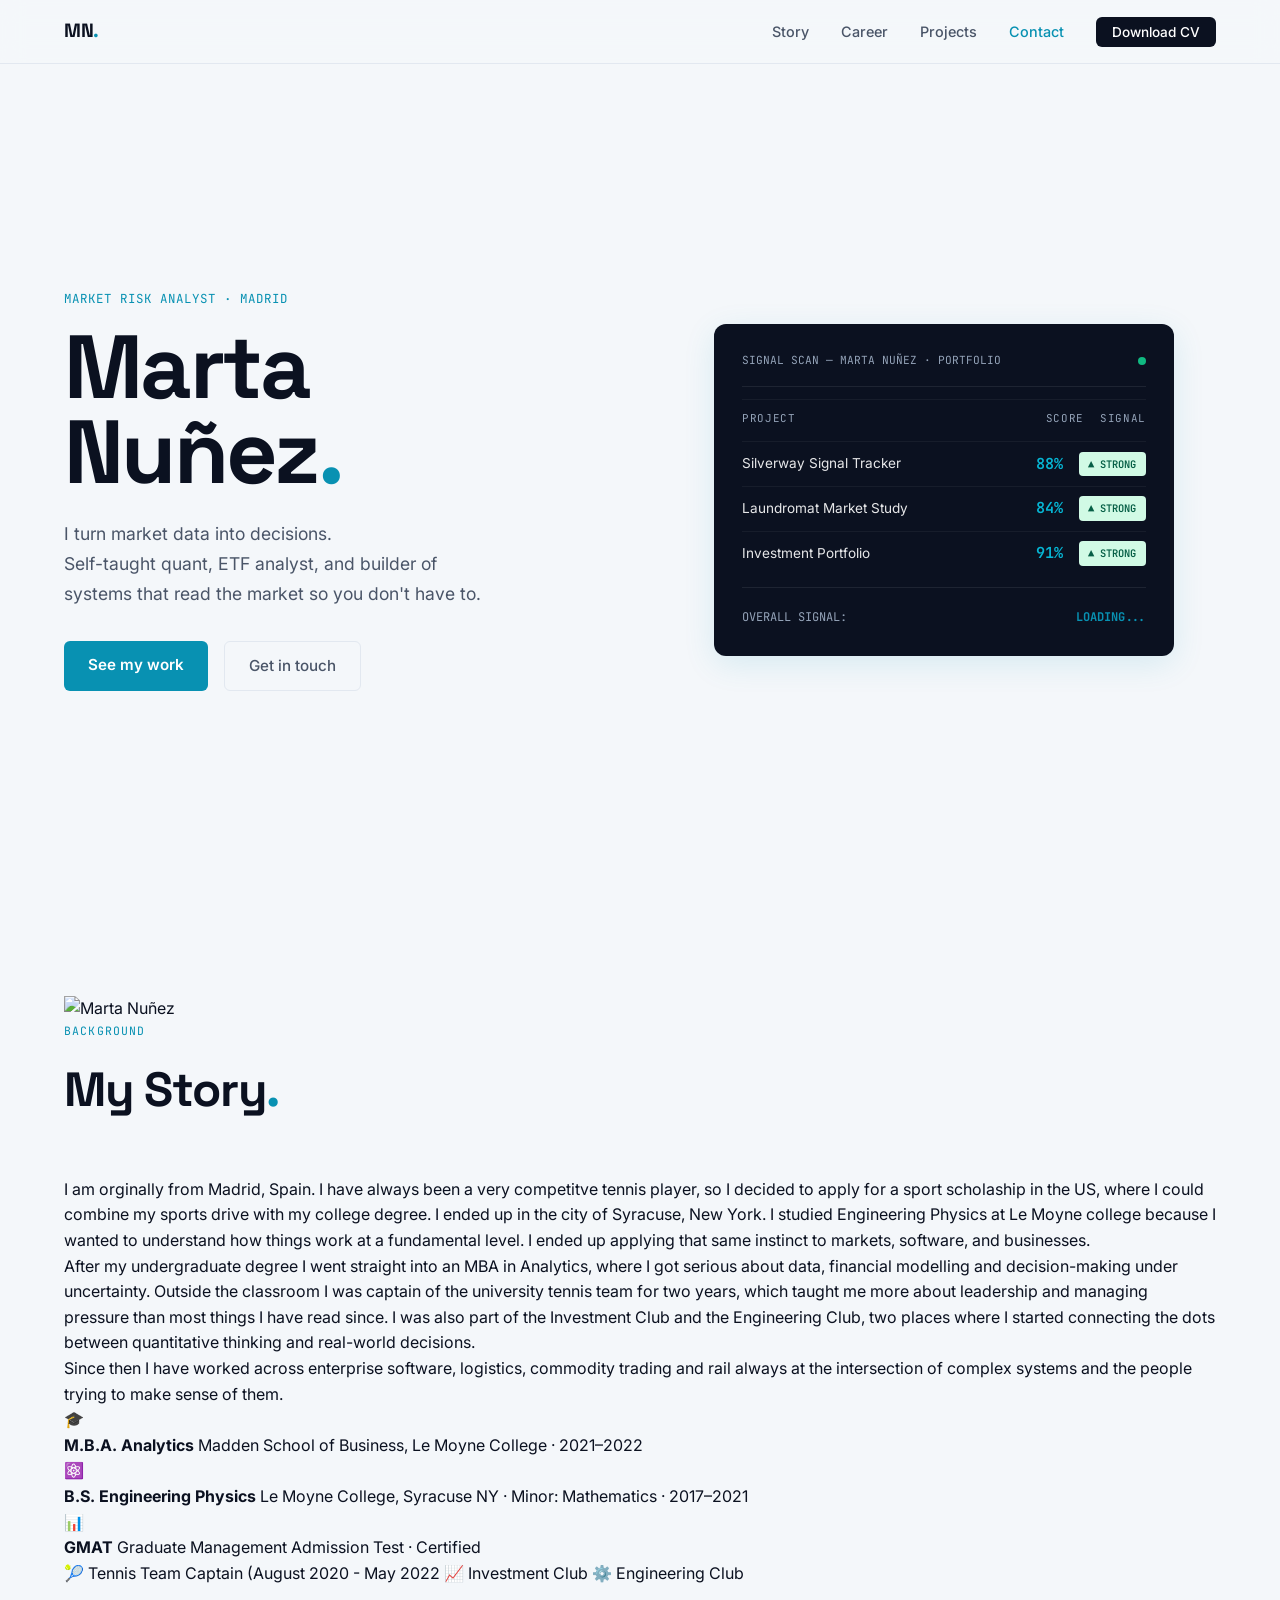
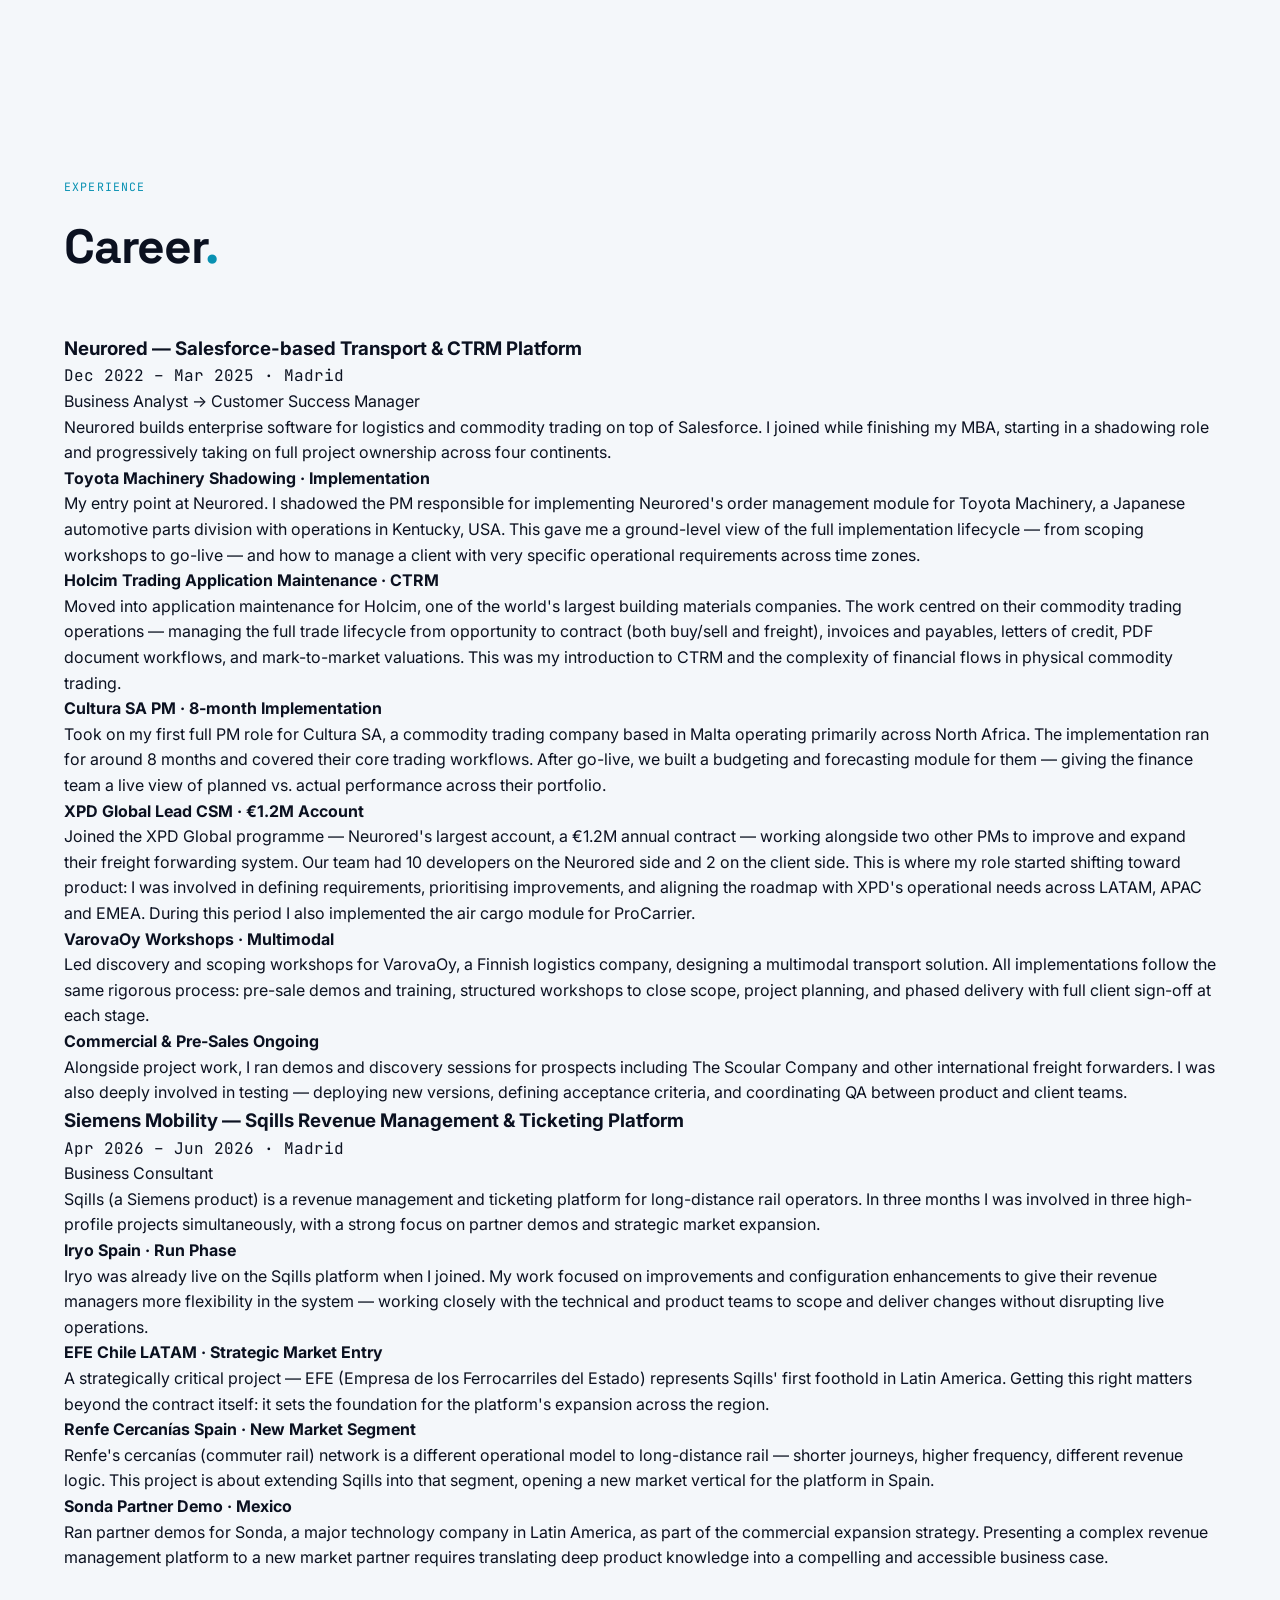
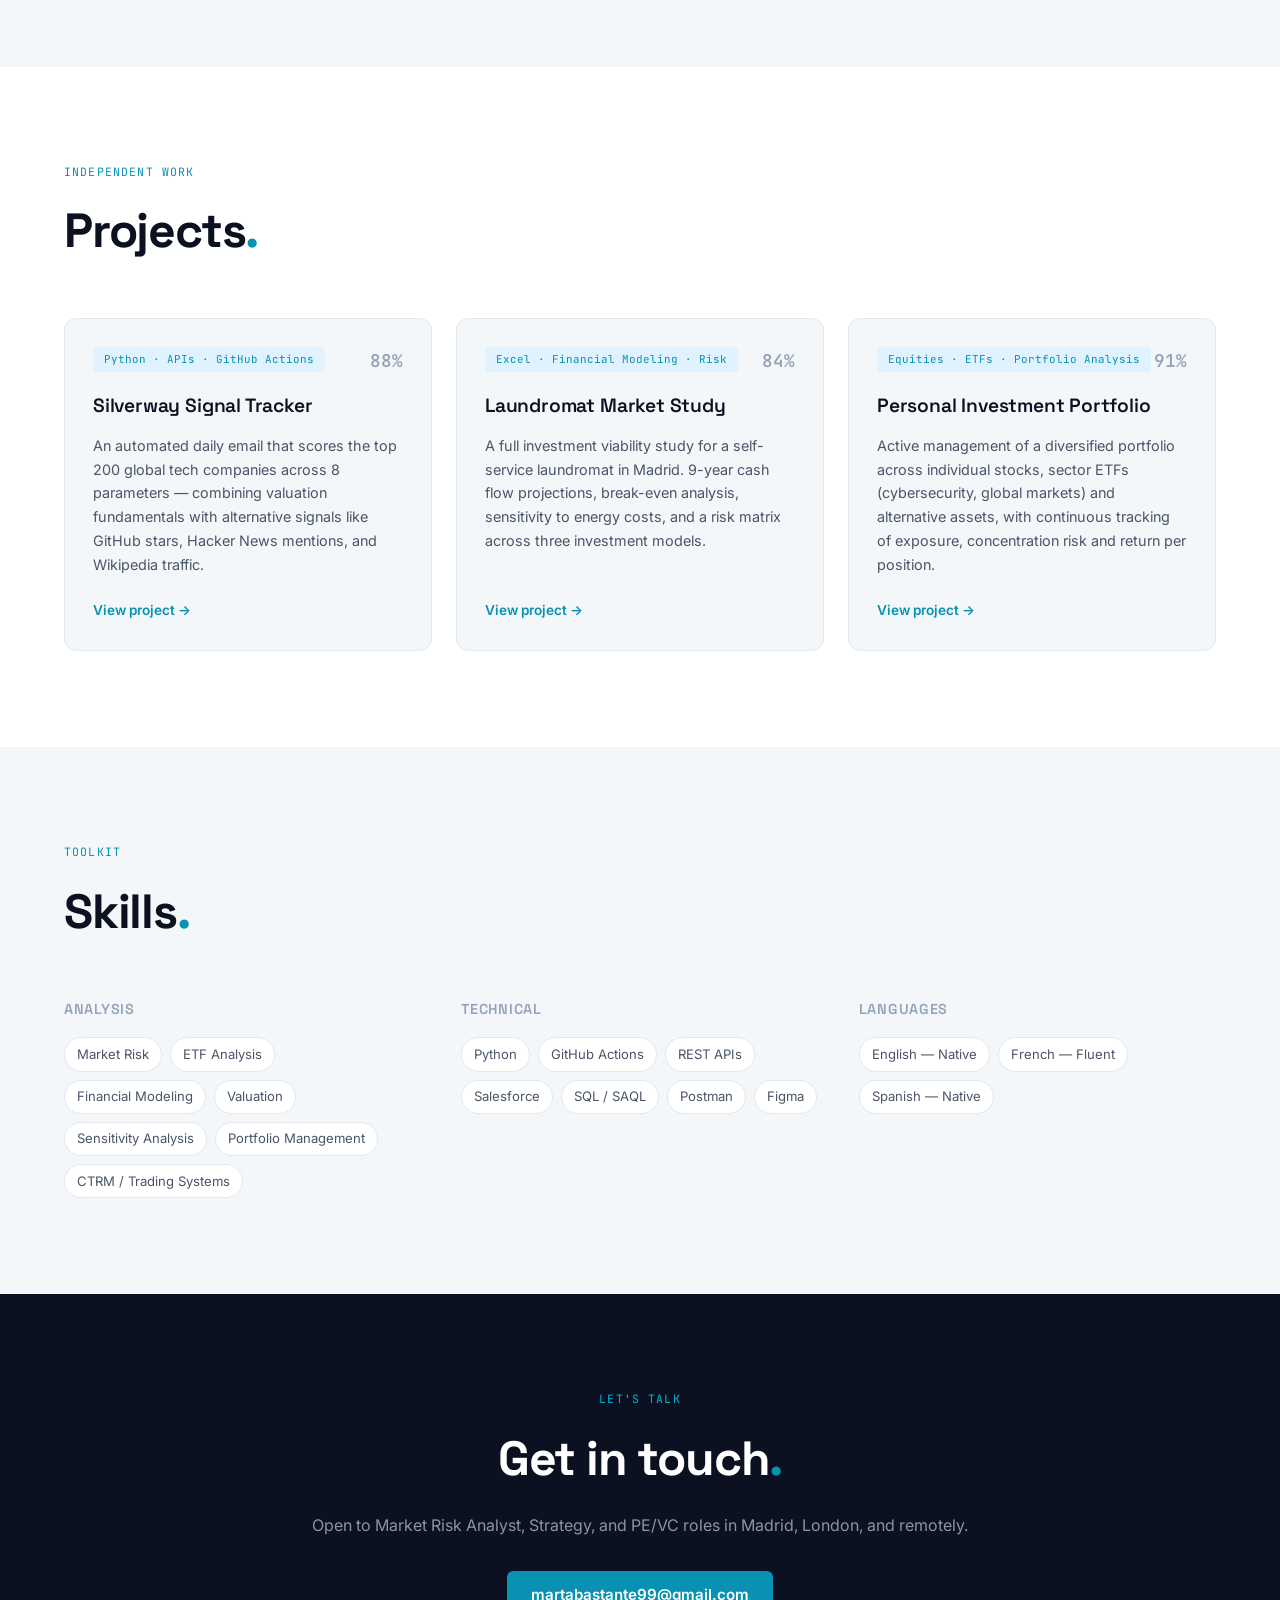
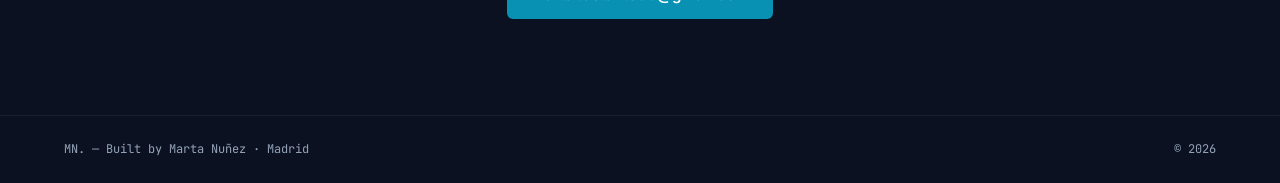
==== commit 129b9e39: "Fix punctuation and spelling in story lead Corrected punctuation and spelling in story lead paragrap" ====
--- a/index.html
+++ b/index.html
@@ -83,7 +83,7 @@
       <div class="story-text-col">
         <p class="section-eyebrow">Background</p>
         <h2>My Story<span class="accent">.</span></h2>
-        <p class="story-lead">I am orginally from Madrid Spain. I have always been a very competitve tennis player, so I decided to apply for a sport scholaship in the US, where I could combine my sports drive with my college degree. I ended up in the city of Syracuse, New York. I studied Engineering Physics at Le Moyne college because I wanted to understand how things work at a fundamental level. I ended up applying that same instinct to markets, software, and businesses.</p>
+        <p class="story-lead">I am orginally from Madrid, Spain. I have always been a very competitve tennis player, so I decided to apply for a sport scholaship in the US, where I could combine my sports drive with my college degree. I ended up in the city of Syracuse, New York. I studied Engineering Physics at Le Moyne college because I wanted to understand how things work at a fundamental level. I ended up applying that same instinct to markets, software, and businesses.</p>
         <p class="story-body">After my undergraduate degree I went straight into an MBA in Analytics, where I got serious about data, financial modelling and decision-making under uncertainty. Outside the classroom I was captain of the university tennis team for two years, which taught me more about leadership and managing pressure than most things I have read since. I was also part of the Investment Club and the Engineering Club, two places where I started connecting the dots between quantitative thinking and real-world decisions.</p>
         <p class="story-body">Since then I have worked across enterprise software, logistics, commodity trading and rail always at the intersection of complex systems and the people trying to make sense of them.</p>
 
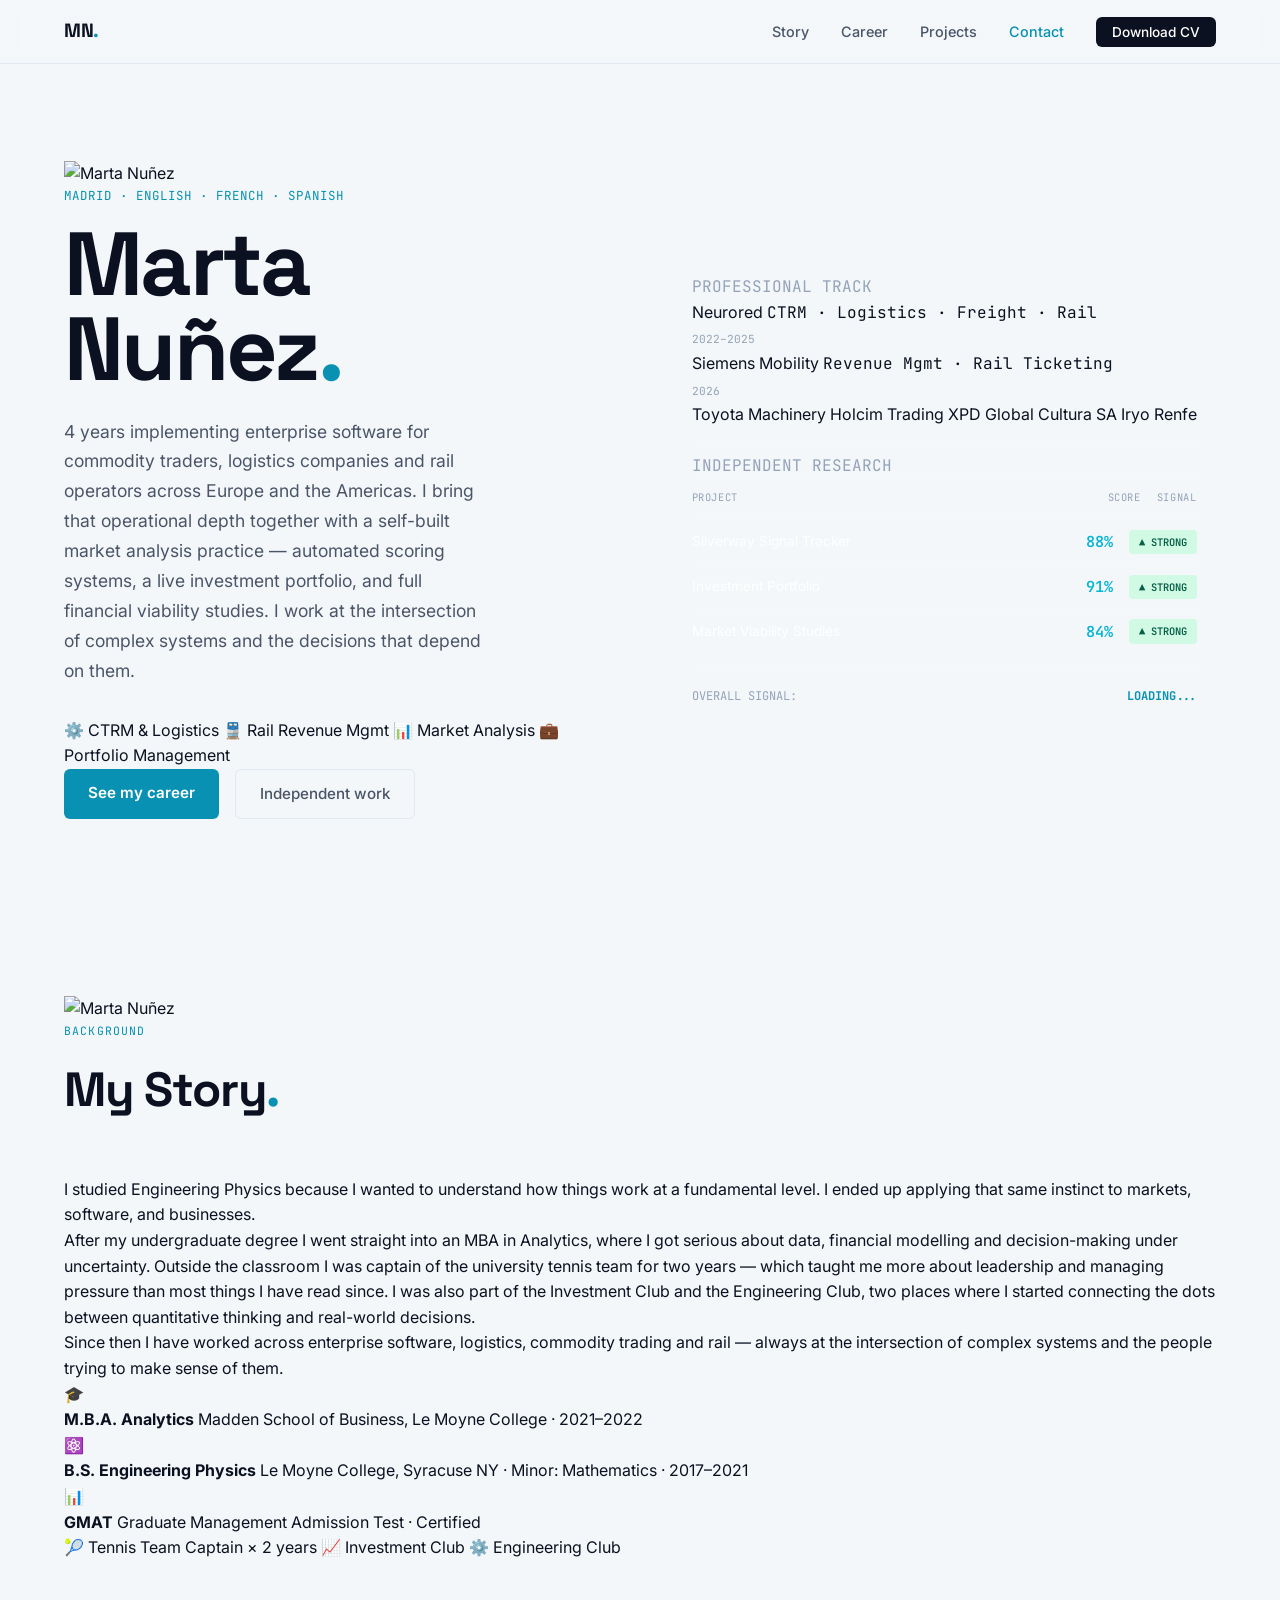
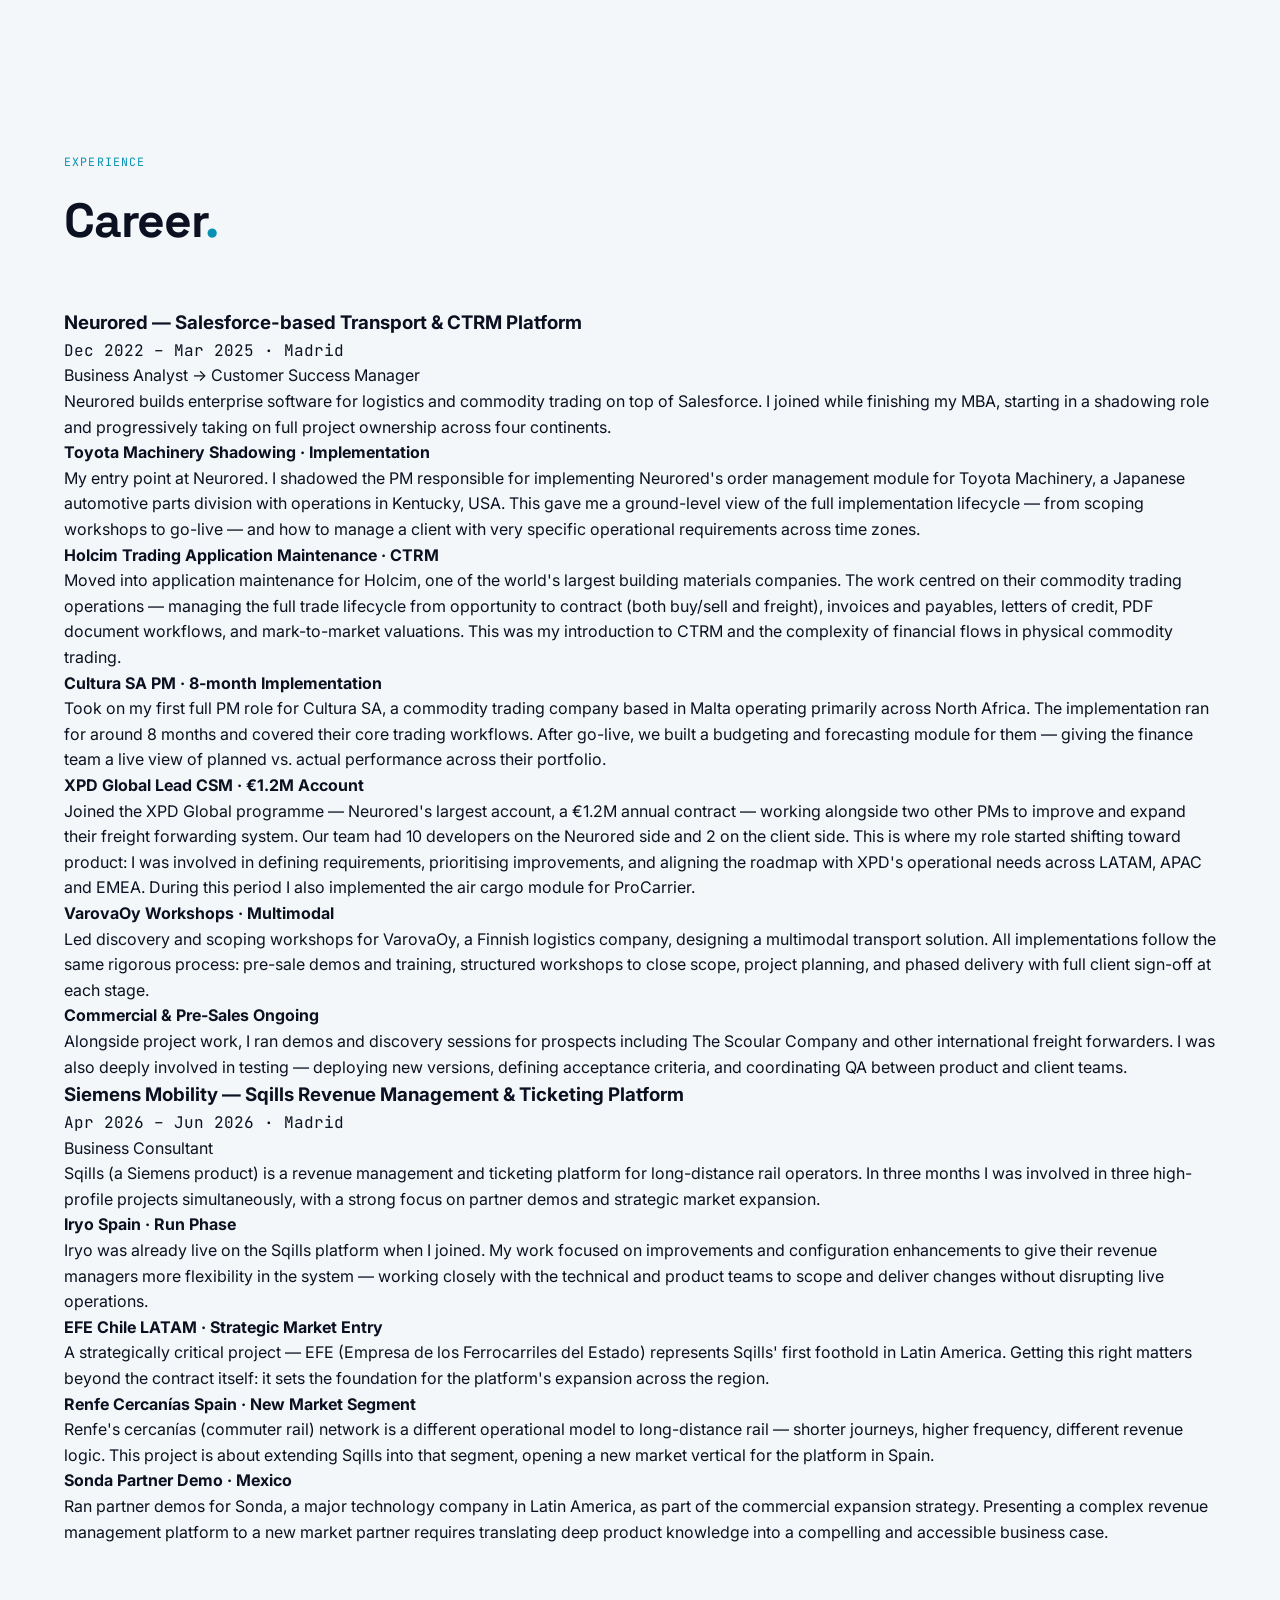
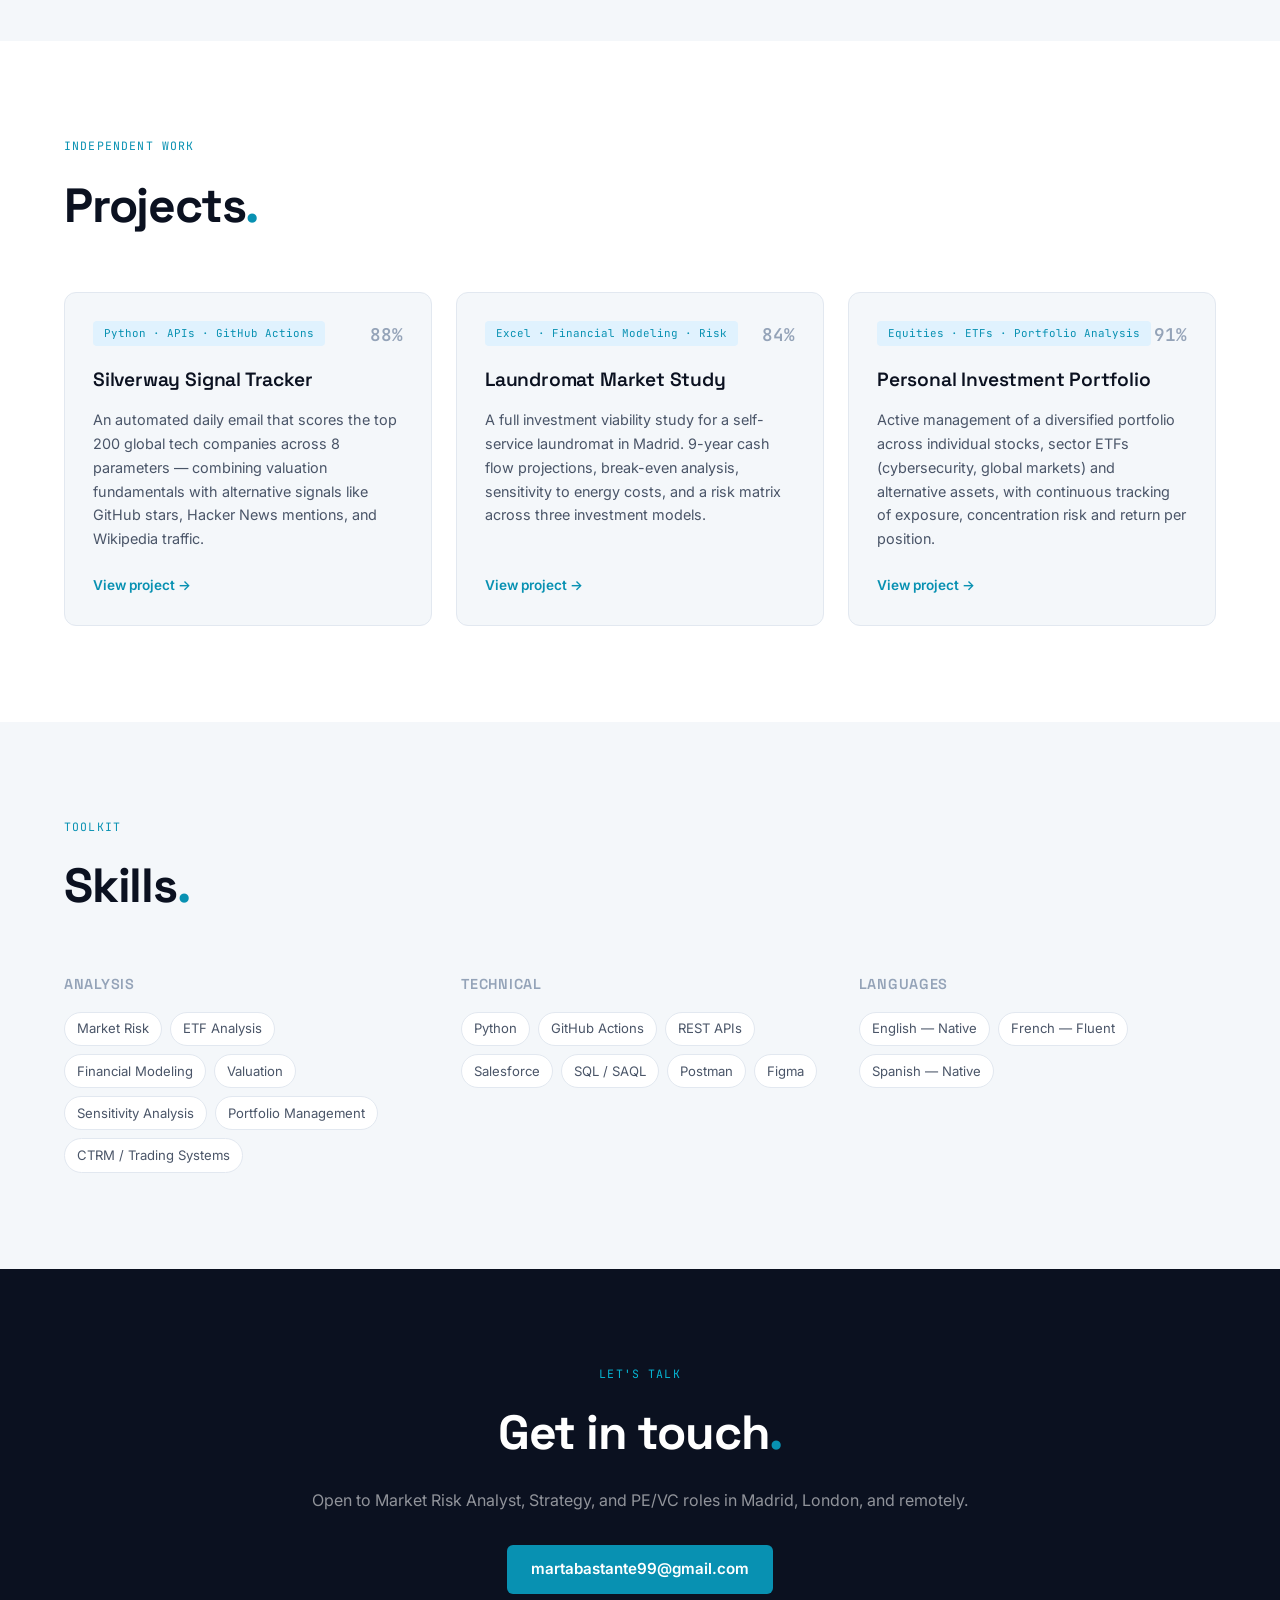
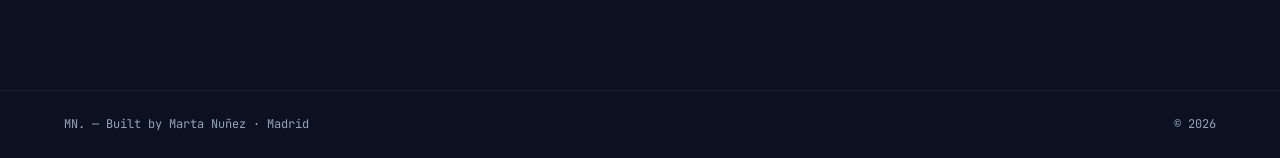
==== commit 429c4799: "Update prtfolio" ====
--- a/index.html
+++ b/index.html
@@ -26,50 +26,101 @@
   <!-- HERO -->
   <header class="hero">
     <div class="hero-left">
-      <p class="eyebrow">Market Risk Analyst · Madrid</p>
-      <h1>Marta<br>Nuñez<span class="accent">.</span></h1>
+      <div class="hero-photo-row">
+        <img src="assets/images/marta.png" alt="Marta Nuñez" class="hero-photo" />
+        <div>
+          <p class="eyebrow">Madrid · English · French · Spanish</p>
+          <h1>Marta<br>Nuñez<span class="accent">.</span></h1>
+        </div>
+      </div>
       <p class="hero-sub">
-        I turn market data into decisions.<br>
-        Self-taught quant, ETF analyst, and builder of systems that read the market so you don't have to.
+        4 years implementing enterprise software for commodity traders, logistics companies and rail operators across Europe and the Americas. I bring that operational depth together with a self-built market analysis practice — automated scoring systems, a live investment portfolio, and full financial viability studies. I work at the intersection of complex systems and the decisions that depend on them.
       </p>
+      <div class="hero-pills">
+        <span class="hero-pill">⚙️ CTRM &amp; Logistics</span>
+        <span class="hero-pill">🚆 Rail Revenue Mgmt</span>
+        <span class="hero-pill">📊 Market Analysis</span>
+        <span class="hero-pill">💼 Portfolio Management</span>
+      </div>
       <div class="hero-cta">
-        <a href="#career" class="btn-primary">See my work</a>
-        <a href="#contact" class="btn-ghost">Get in touch</a>
+        <a href="#career" class="btn-primary">See my career</a>
+        <a href="#projects" class="btn-ghost">Independent work</a>
       </div>
     </div>
 
     <div class="hero-right">
-      <div class="scanner-card">
-        <div class="scanner-header">
-          <span class="mono dim">SIGNAL SCAN — MARTA NUÑEZ · PORTFOLIO</span>
-          <span class="scanner-dot"></span>
-        </div>
+      <div class="dual-card">
+
+        <!-- PROFESSIONAL TRACK -->
+        <div class="dual-card-section">
+          <div class="dual-card-label">
+            <span class="mono dim">PROFESSIONAL TRACK</span>
+            <span class="scanner-dot"></span>
+          </div>
+          <div class="pro-row">
+            <div class="pro-info">
+              <span class="pro-company">Neurored</span>
+              <span class="pro-detail mono">CTRM · Logistics · Freight · Rail</span>
+            </div>
+            <div class="pro-bar-wrap">
+              <div class="pro-bar" style="--w:85%"></div>
+              <span class="mono dim" style="font-size:0.7rem">2022–2025</span>
+            </div>
+          </div>
+          <div class="pro-row">
+            <div class="pro-info">
+              <span class="pro-company">Siemens Mobility</span>
+              <span class="pro-detail mono">Revenue Mgmt · Rail Ticketing</span>
+            </div>
+            <div class="pro-bar-wrap">
+              <div class="pro-bar pro-bar-blue" style="--w:25%"></div>
+              <span class="mono dim" style="font-size:0.7rem">2026</span>
+            </div>
+          </div>
+          <div class="pro-tags">
+            <span class="pro-tag">Toyota Machinery</span>
+            <span class="pro-tag">Holcim Trading</span>
+            <span class="pro-tag">XPD Global</span>
+            <span class="pro-tag">Cultura SA</span>
+            <span class="pro-tag">Iryo</span>
+            <span class="pro-tag">Renfe</span>
+          </div>
+        </div>
+
         <div class="scanner-divider"></div>
-        <div class="scanner-row scanner-labels">
-          <span class="mono dim">PROJECT</span>
-          <span class="mono dim">SCORE</span>
-          <span class="mono dim">SIGNAL</span>
-        </div>
-        <div class="scanner-row">
-          <span>Silverway Signal Tracker</span>
-          <span class="mono score" data-target="88">0%</span>
-          <span class="badge badge-strong">▲ STRONG</span>
-        </div>
-        <div class="scanner-row">
-          <span>Laundromat Market Study</span>
-          <span class="mono score" data-target="84">0%</span>
-          <span class="badge badge-strong">▲ STRONG</span>
-        </div>
-        <div class="scanner-row">
-          <span>Investment Portfolio</span>
-          <span class="mono score" data-target="91">0%</span>
-          <span class="badge badge-strong">▲ STRONG</span>
-        </div>
-        <div class="scanner-divider"></div>
-        <div class="scanner-footer">
-          <span class="mono dim">OVERALL SIGNAL:</span>
-          <span class="mono accent bold" id="verdict">LOADING...</span>
-        </div>
+
+        <!-- INDEPENDENT RESEARCH -->
+        <div class="dual-card-section">
+          <div class="dual-card-label">
+            <span class="mono dim">INDEPENDENT RESEARCH</span>
+          </div>
+          <div class="scanner-row scanner-labels">
+            <span class="mono dim" style="font-size:0.65rem">PROJECT</span>
+            <span class="mono dim" style="font-size:0.65rem">SCORE</span>
+            <span class="mono dim" style="font-size:0.65rem">SIGNAL</span>
+          </div>
+          <div class="scanner-row">
+            <span>Silverway Signal Tracker</span>
+            <span class="mono score" data-target="88">0%</span>
+            <span class="badge badge-strong">▲ STRONG</span>
+          </div>
+          <div class="scanner-row">
+            <span>Investment Portfolio</span>
+            <span class="mono score" data-target="91">0%</span>
+            <span class="badge badge-strong">▲ STRONG</span>
+          </div>
+          <div class="scanner-row">
+            <span>Market Viability Studies</span>
+            <span class="mono score" data-target="84">0%</span>
+            <span class="badge badge-strong">▲ STRONG</span>
+          </div>
+          <div class="scanner-divider"></div>
+          <div class="scanner-footer">
+            <span class="mono dim">OVERALL SIGNAL:</span>
+            <span class="mono accent bold" id="verdict">LOADING...</span>
+          </div>
+        </div>
+
       </div>
     </div>
   </header>
@@ -83,9 +134,9 @@
       <div class="story-text-col">
         <p class="section-eyebrow">Background</p>
         <h2>My Story<span class="accent">.</span></h2>
-        <p class="story-lead">I am orginally from Madrid, Spain. I have always been a very competitve tennis player, so I decided to apply for a sport scholaship in the US, where I could combine my sports drive with my college degree. I ended up in the city of Syracuse, New York. I studied Engineering Physics at Le Moyne college because I wanted to understand how things work at a fundamental level. I ended up applying that same instinct to markets, software, and businesses.</p>
-        <p class="story-body">After my undergraduate degree I went straight into an MBA in Analytics, where I got serious about data, financial modelling and decision-making under uncertainty. Outside the classroom I was captain of the university tennis team for two years, which taught me more about leadership and managing pressure than most things I have read since. I was also part of the Investment Club and the Engineering Club, two places where I started connecting the dots between quantitative thinking and real-world decisions.</p>
-        <p class="story-body">Since then I have worked across enterprise software, logistics, commodity trading and rail always at the intersection of complex systems and the people trying to make sense of them.</p>
+        <p class="story-lead">I studied Engineering Physics because I wanted to understand how things work at a fundamental level. I ended up applying that same instinct to markets, software, and businesses.</p>
+        <p class="story-body">After my undergraduate degree I went straight into an MBA in Analytics, where I got serious about data, financial modelling and decision-making under uncertainty. Outside the classroom I was captain of the university tennis team for two years — which taught me more about leadership and managing pressure than most things I have read since. I was also part of the Investment Club and the Engineering Club, two places where I started connecting the dots between quantitative thinking and real-world decisions.</p>
+        <p class="story-body">Since then I have worked across enterprise software, logistics, commodity trading and rail — always at the intersection of complex systems and the people trying to make sense of them.</p>
 
         <div class="edu-grid">
           <div class="edu-card">
@@ -112,7 +163,7 @@
         </div>
 
         <div class="activities-row">
-          <span class="activity-tag">🎾 Tennis Team Captain (August 2020 - May 2022</span>
+          <span class="activity-tag">🎾 Tennis Team Captain × 2 years</span>
           <span class="activity-tag">📈 Investment Club</span>
           <span class="activity-tag">⚙️ Engineering Club</span>
         </div>
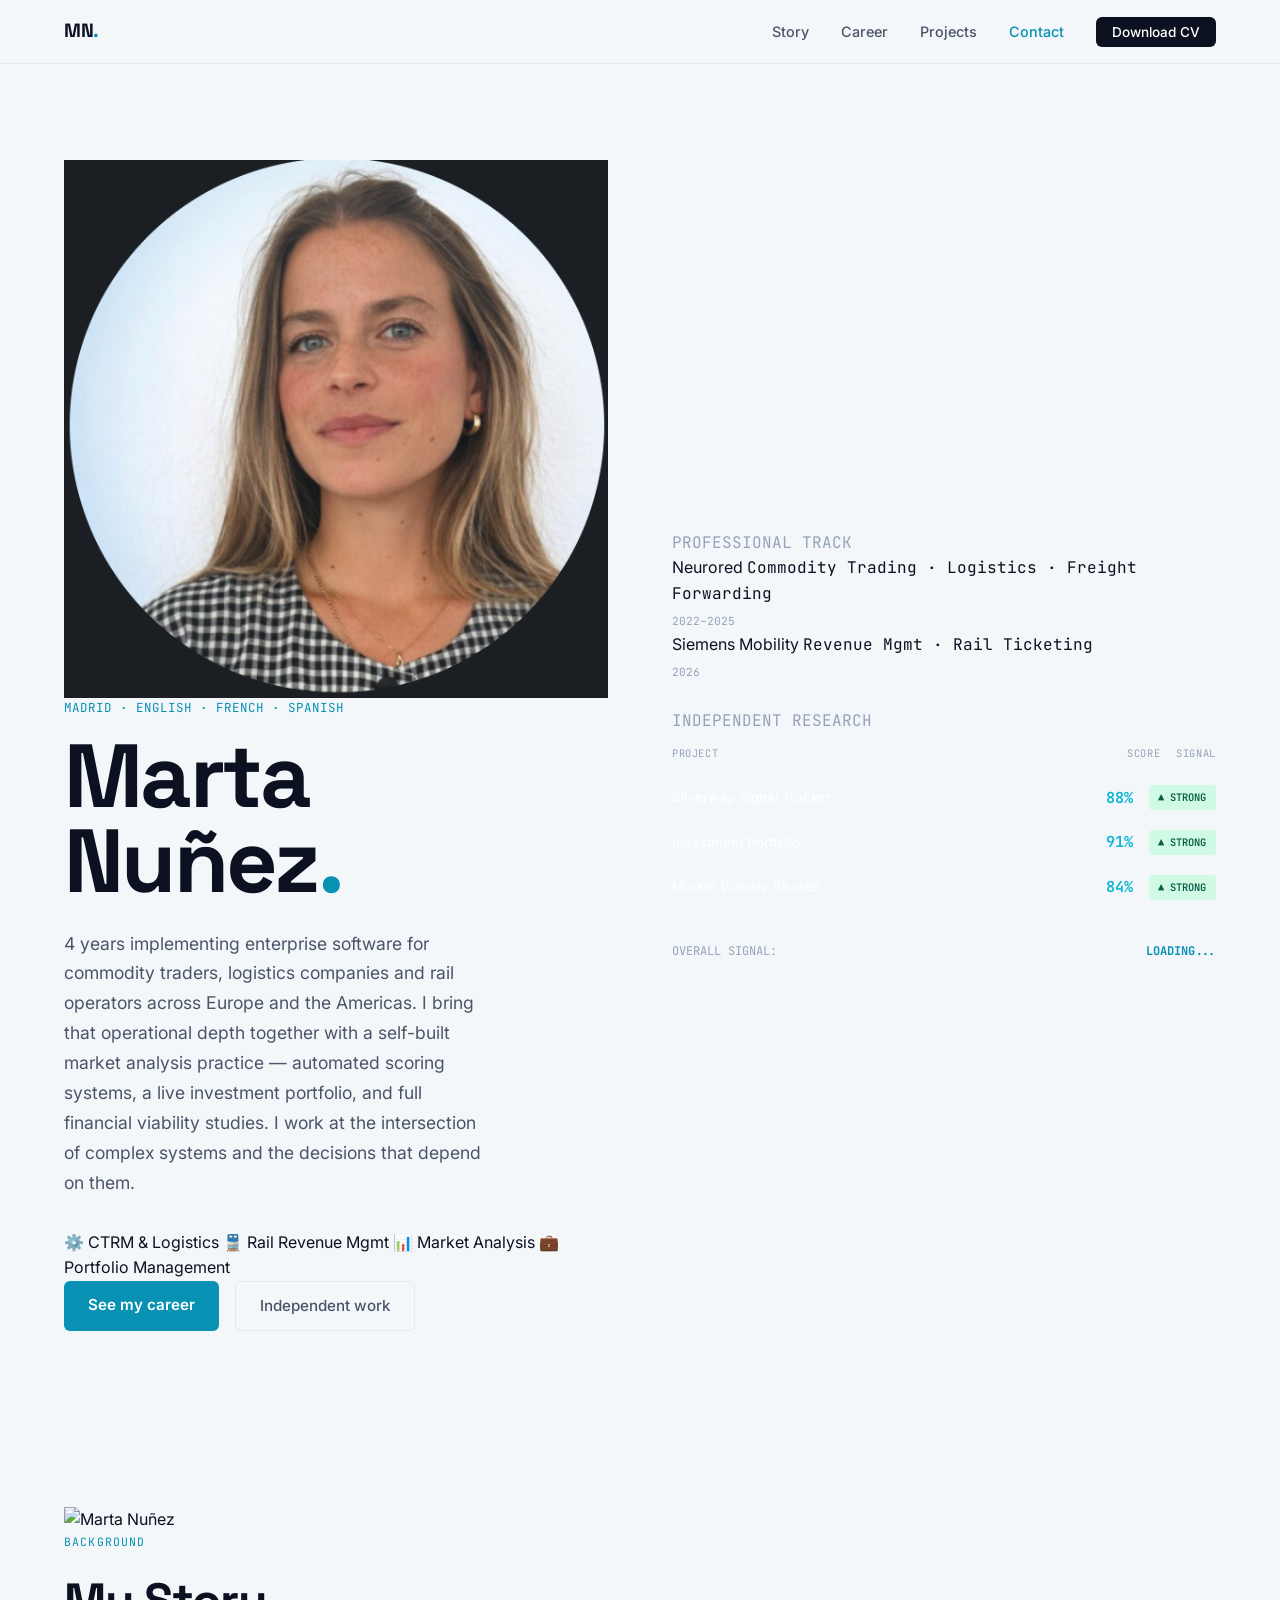
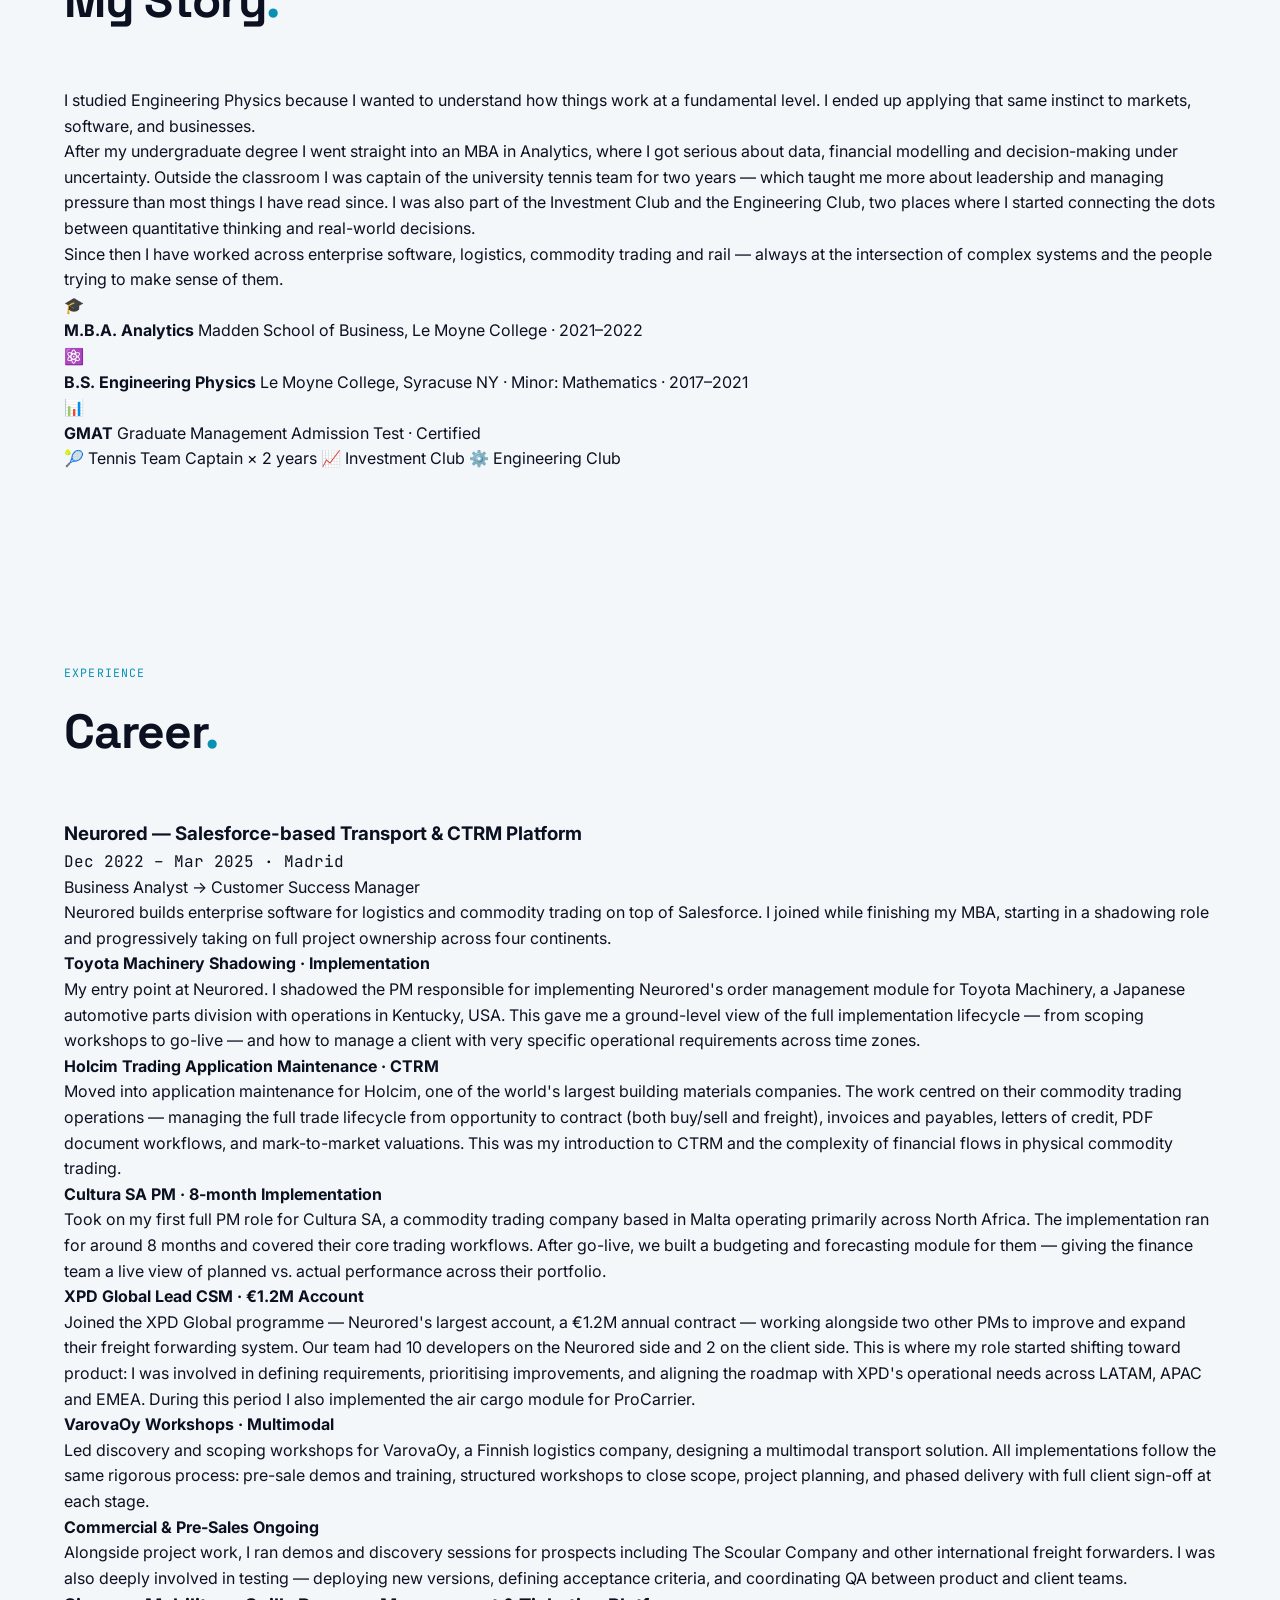
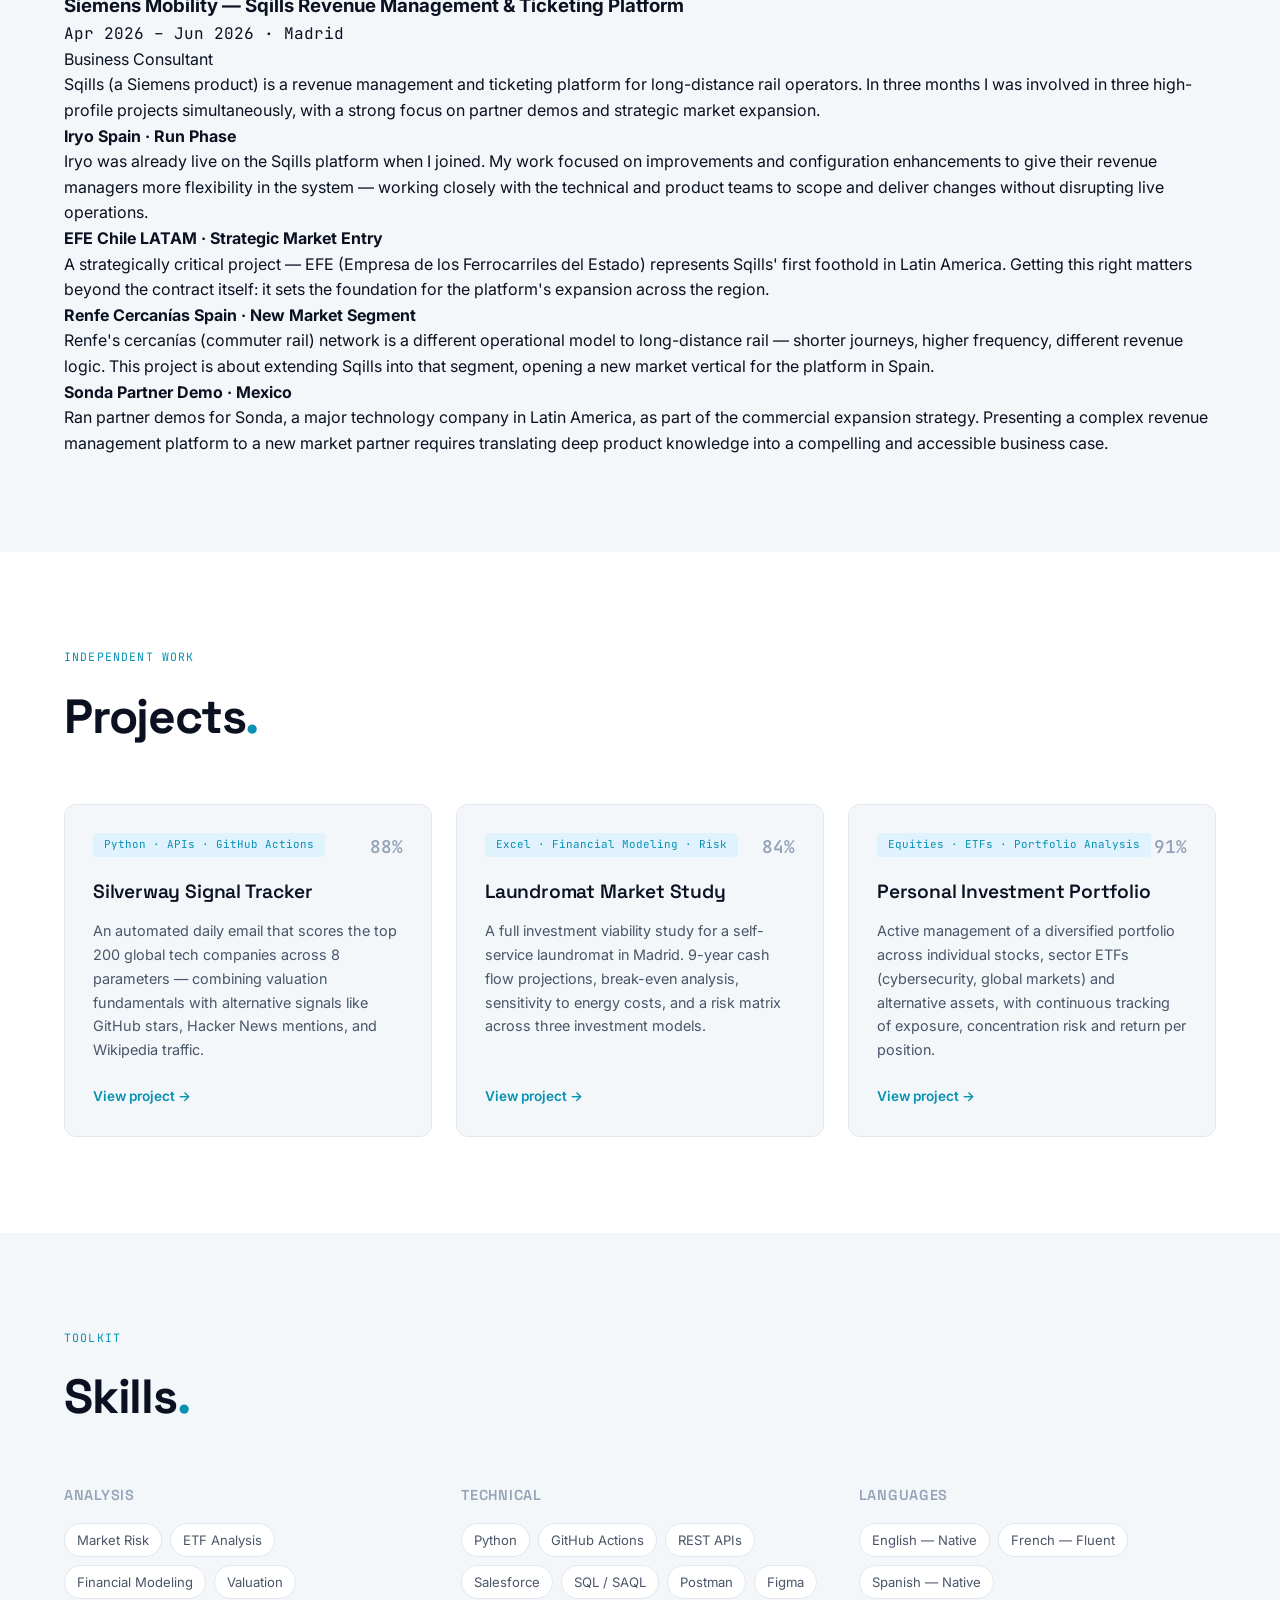
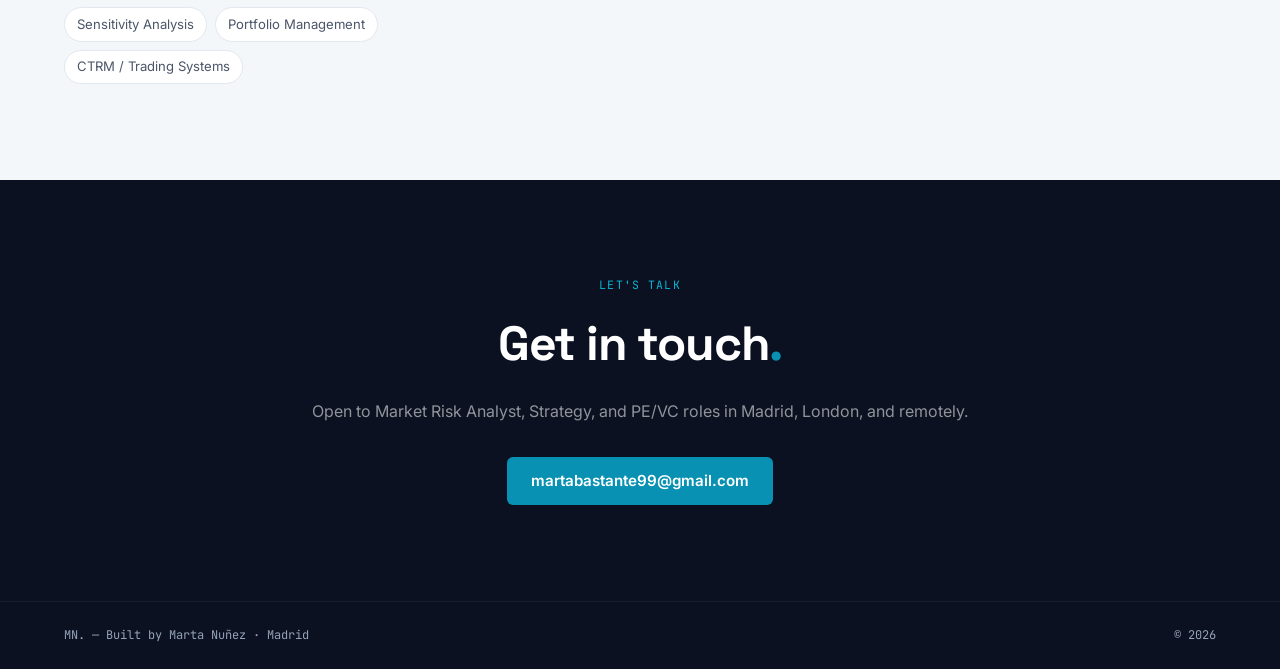
==== commit 7fdd582c: "Refactor index.html for image and content updates Updated image source and modified hero pills for b" ====
--- a/index.html
+++ b/index.html
@@ -27,7 +27,7 @@
   <header class="hero">
     <div class="hero-left">
       <div class="hero-photo-row">
-        <img src="assets/images/marta.png" alt="Marta Nuñez" class="hero-photo" />
+        <img src="assets/marta.png" alt="Marta Nuñez" class="hero-photo" />
         <div>
           <p class="eyebrow">Madrid · English · French · Spanish</p>
           <h1>Marta<br>Nuñez<span class="accent">.</span></h1>
@@ -37,10 +37,14 @@
         4 years implementing enterprise software for commodity traders, logistics companies and rail operators across Europe and the Americas. I bring that operational depth together with a self-built market analysis practice — automated scoring systems, a live investment portfolio, and full financial viability studies. I work at the intersection of complex systems and the decisions that depend on them.
       </p>
       <div class="hero-pills">
-        <span class="hero-pill">⚙️ CTRM &amp; Logistics</span>
-        <span class="hero-pill">🚆 Rail Revenue Mgmt</span>
-        <span class="hero-pill">📊 Market Analysis</span>
-        <span class="hero-pill">💼 Portfolio Management</span>
+        <span class="hero-pill">⚙️ CTRM &amp; Logistics
+        </span>
+        <span class="hero-pill">🚆 Rail Revenue Mgmt
+        </span>
+        <span class="hero-pill">📊 Market Analysis
+        </span>
+        <span class="hero-pill">💼 Portfolio Management
+        </span>
       </div>
       <div class="hero-cta">
         <a href="#career" class="btn-primary">See my career</a>
@@ -60,7 +64,7 @@
           <div class="pro-row">
             <div class="pro-info">
               <span class="pro-company">Neurored</span>
-              <span class="pro-detail mono">CTRM · Logistics · Freight · Rail</span>
+              <span class="pro-detail mono">Commodity Trading · Logistics · Freight Forwarding </span>
             </div>
             <div class="pro-bar-wrap">
               <div class="pro-bar" style="--w:85%"></div>
@@ -76,14 +80,6 @@
               <div class="pro-bar pro-bar-blue" style="--w:25%"></div>
               <span class="mono dim" style="font-size:0.7rem">2026</span>
             </div>
-          </div>
-          <div class="pro-tags">
-            <span class="pro-tag">Toyota Machinery</span>
-            <span class="pro-tag">Holcim Trading</span>
-            <span class="pro-tag">XPD Global</span>
-            <span class="pro-tag">Cultura SA</span>
-            <span class="pro-tag">Iryo</span>
-            <span class="pro-tag">Renfe</span>
           </div>
         </div>
 
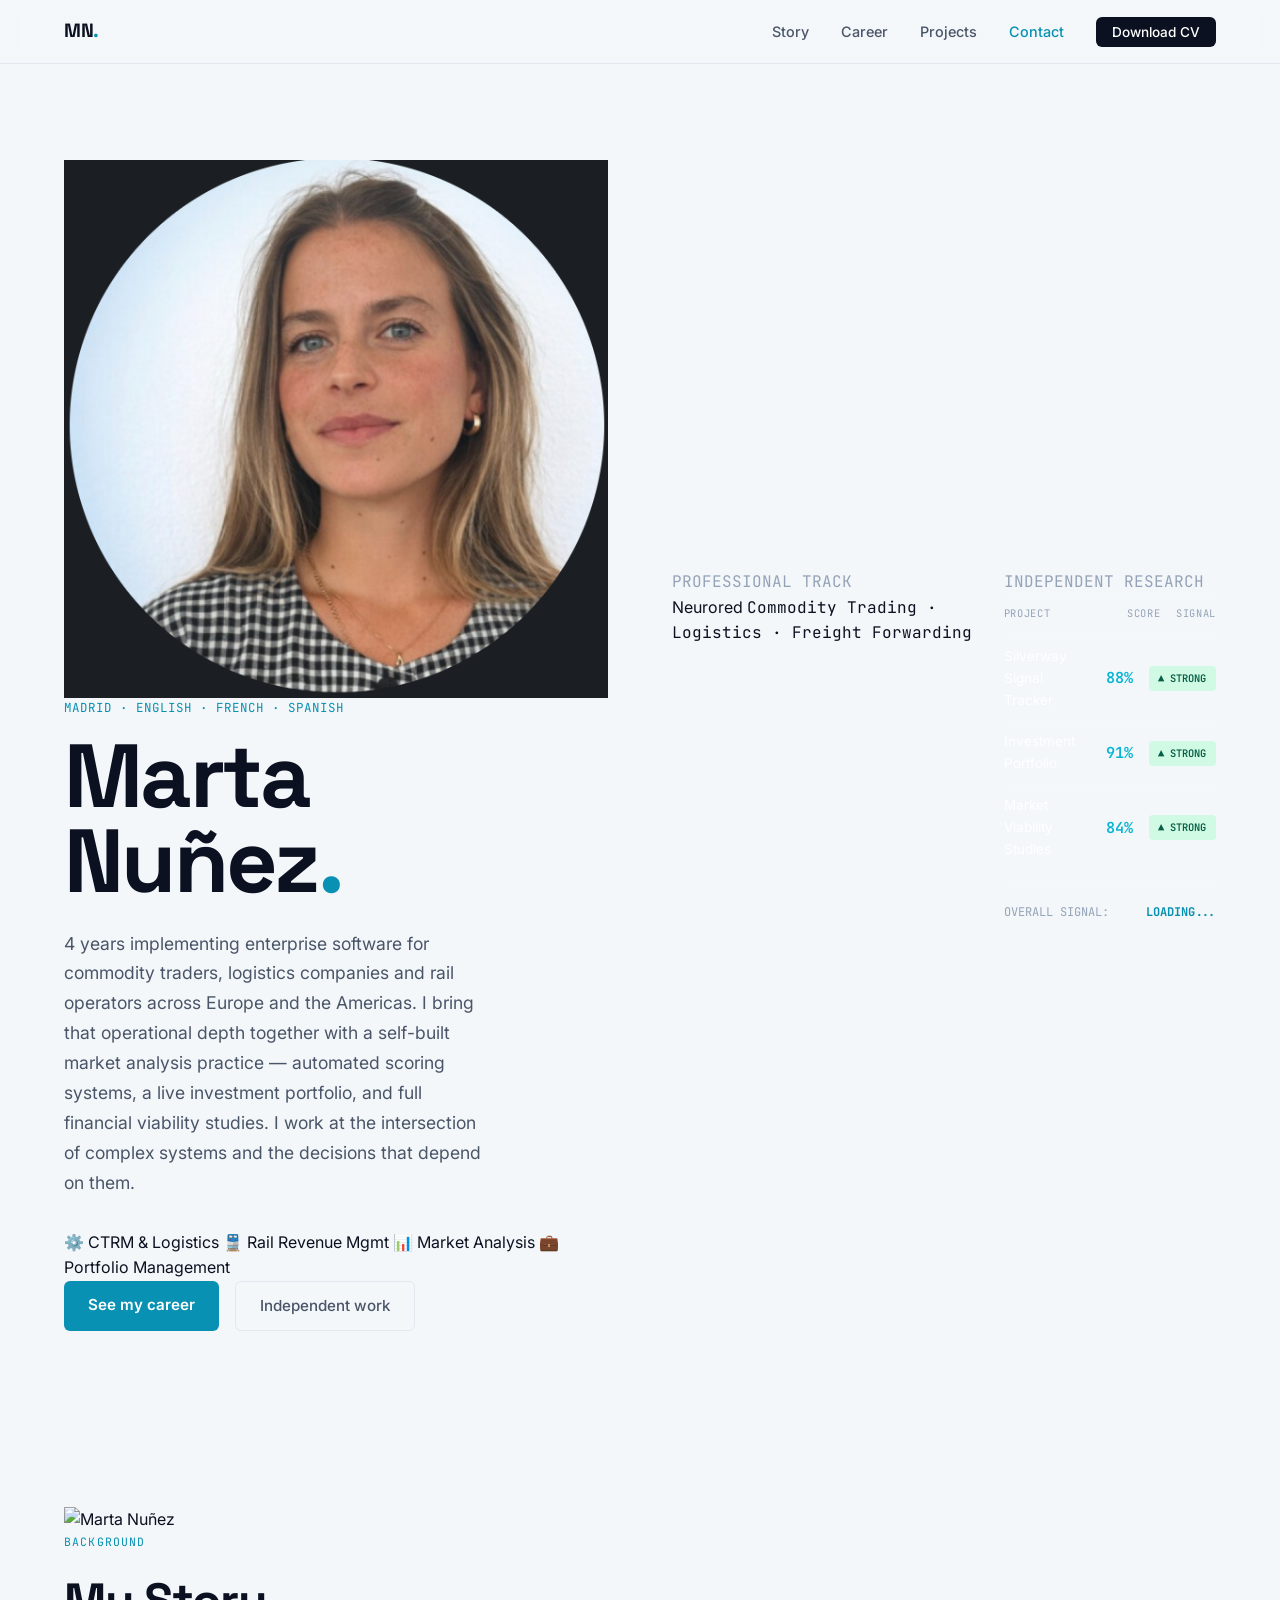
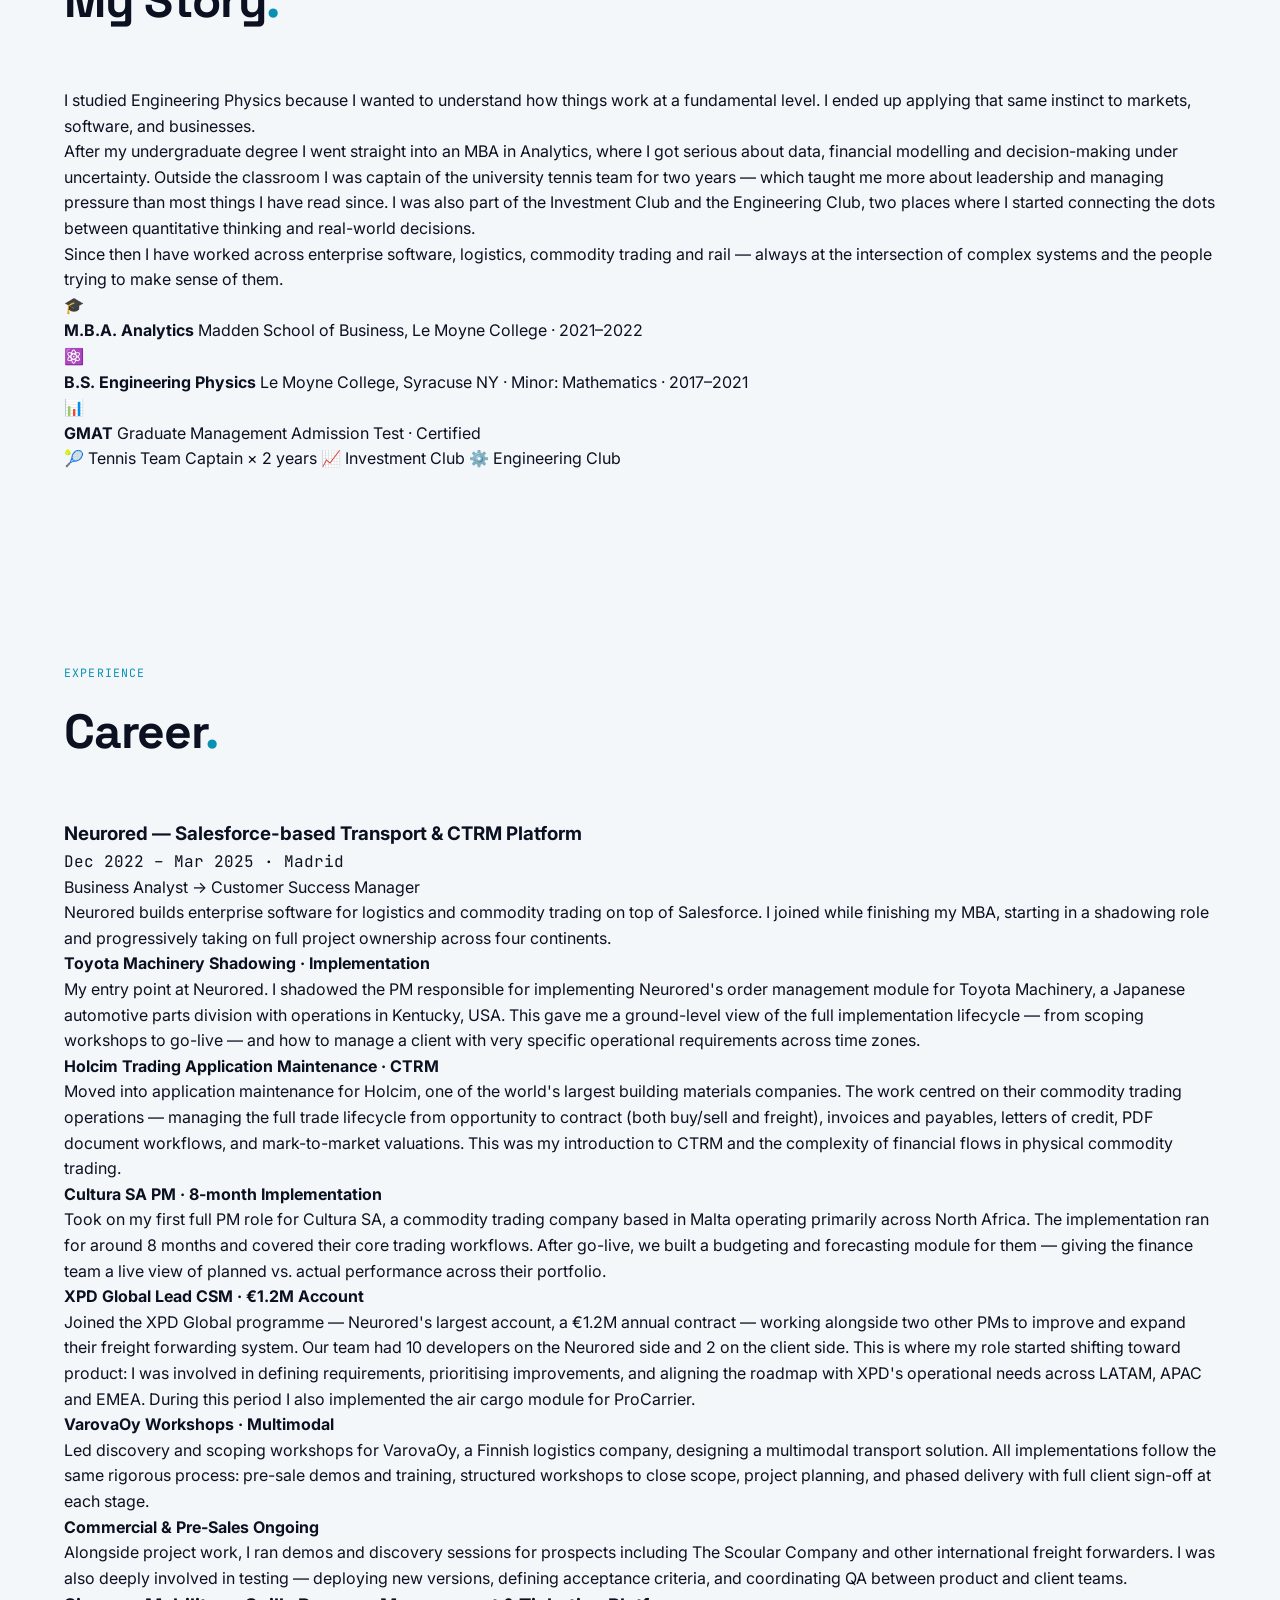
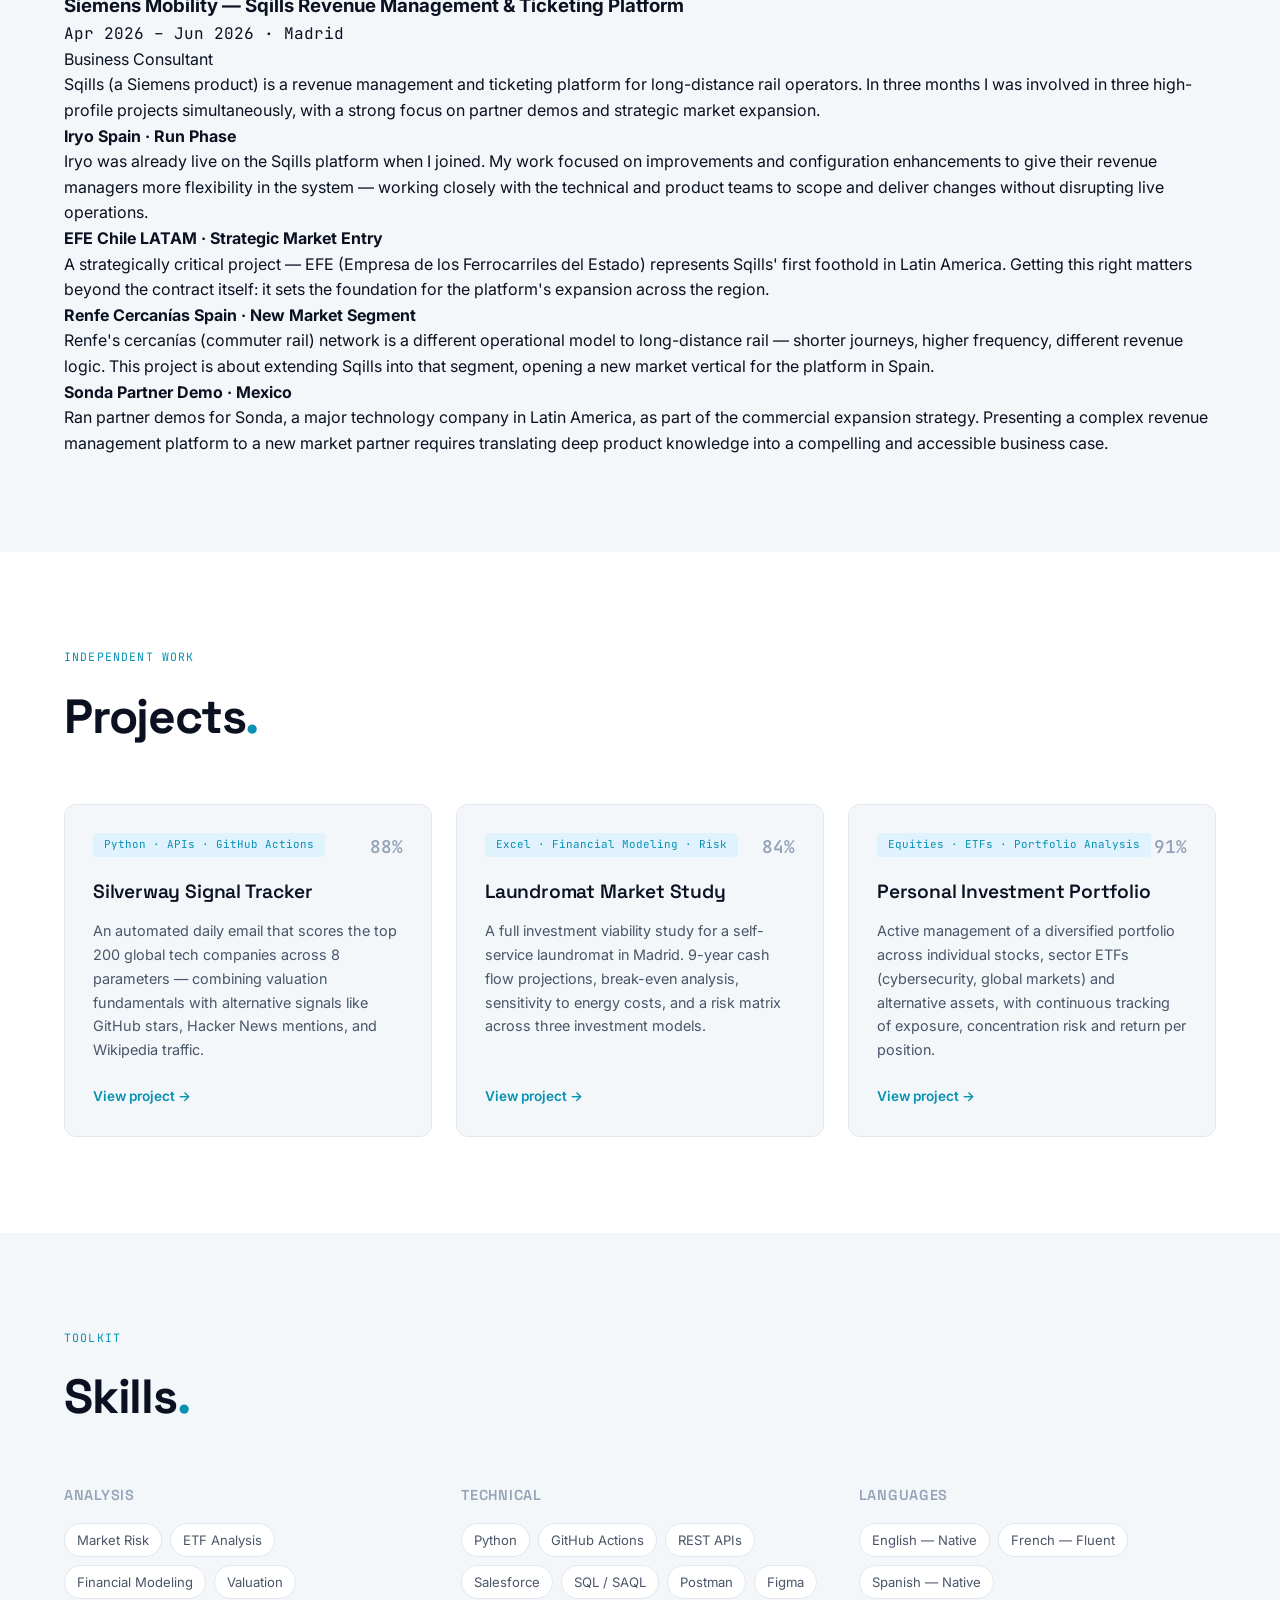
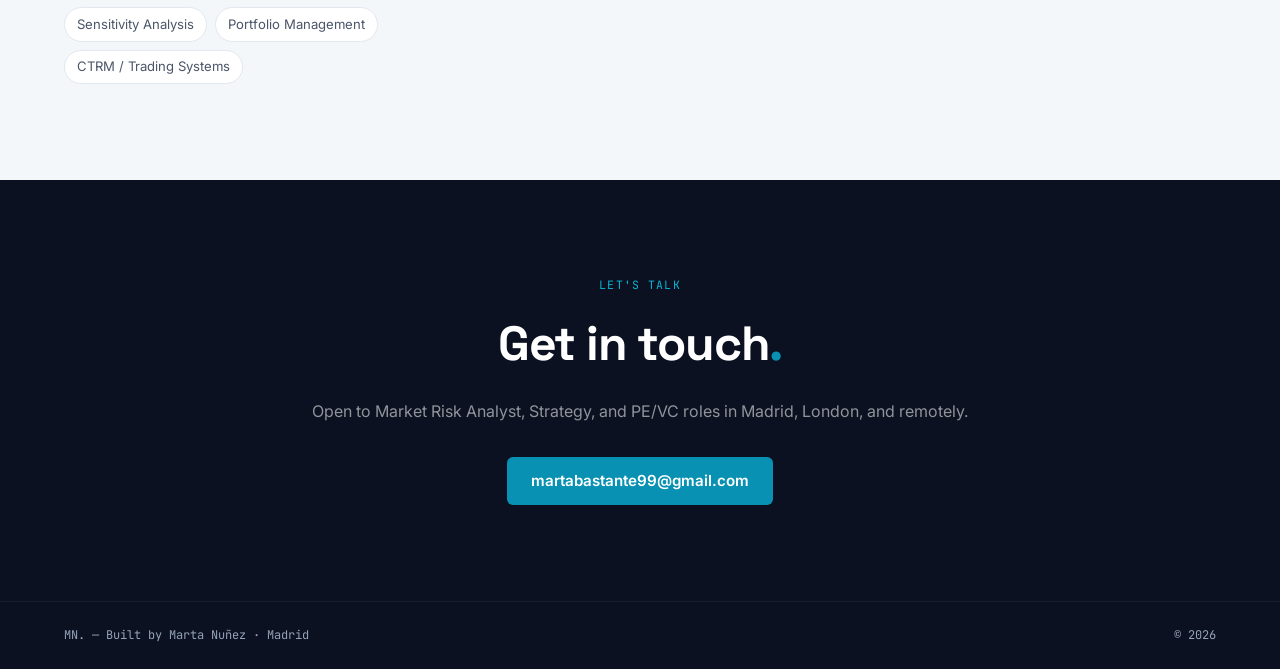
==== commit 2362bd42: "Remove Siemens Mobility section and progress bar Removed sections related to Siemens Mobility and a " ====
--- a/index.html
+++ b/index.html
@@ -66,19 +66,6 @@
               <span class="pro-company">Neurored</span>
               <span class="pro-detail mono">Commodity Trading · Logistics · Freight Forwarding </span>
             </div>
-            <div class="pro-bar-wrap">
-              <div class="pro-bar" style="--w:85%"></div>
-              <span class="mono dim" style="font-size:0.7rem">2022–2025</span>
-            </div>
-          </div>
-          <div class="pro-row">
-            <div class="pro-info">
-              <span class="pro-company">Siemens Mobility</span>
-              <span class="pro-detail mono">Revenue Mgmt · Rail Ticketing</span>
-            </div>
-            <div class="pro-bar-wrap">
-              <div class="pro-bar pro-bar-blue" style="--w:25%"></div>
-              <span class="mono dim" style="font-size:0.7rem">2026</span>
             </div>
           </div>
         </div>
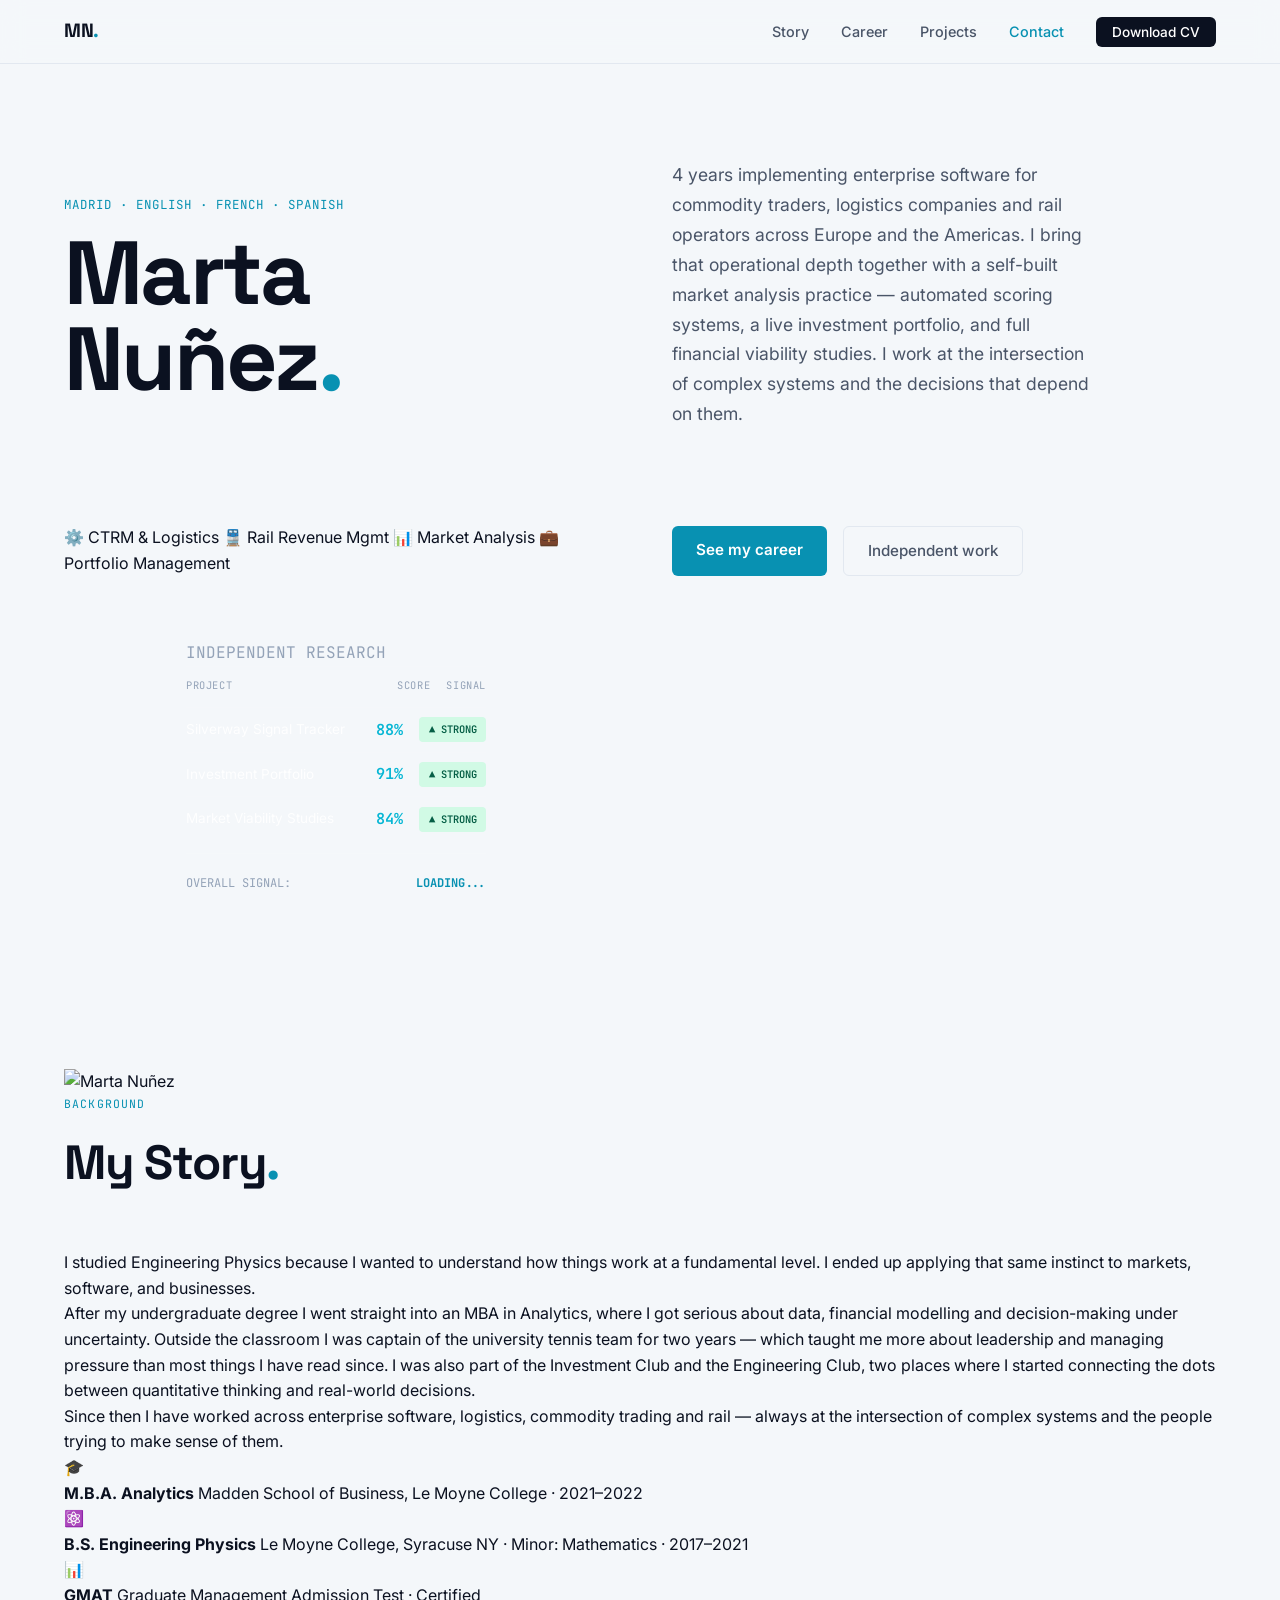
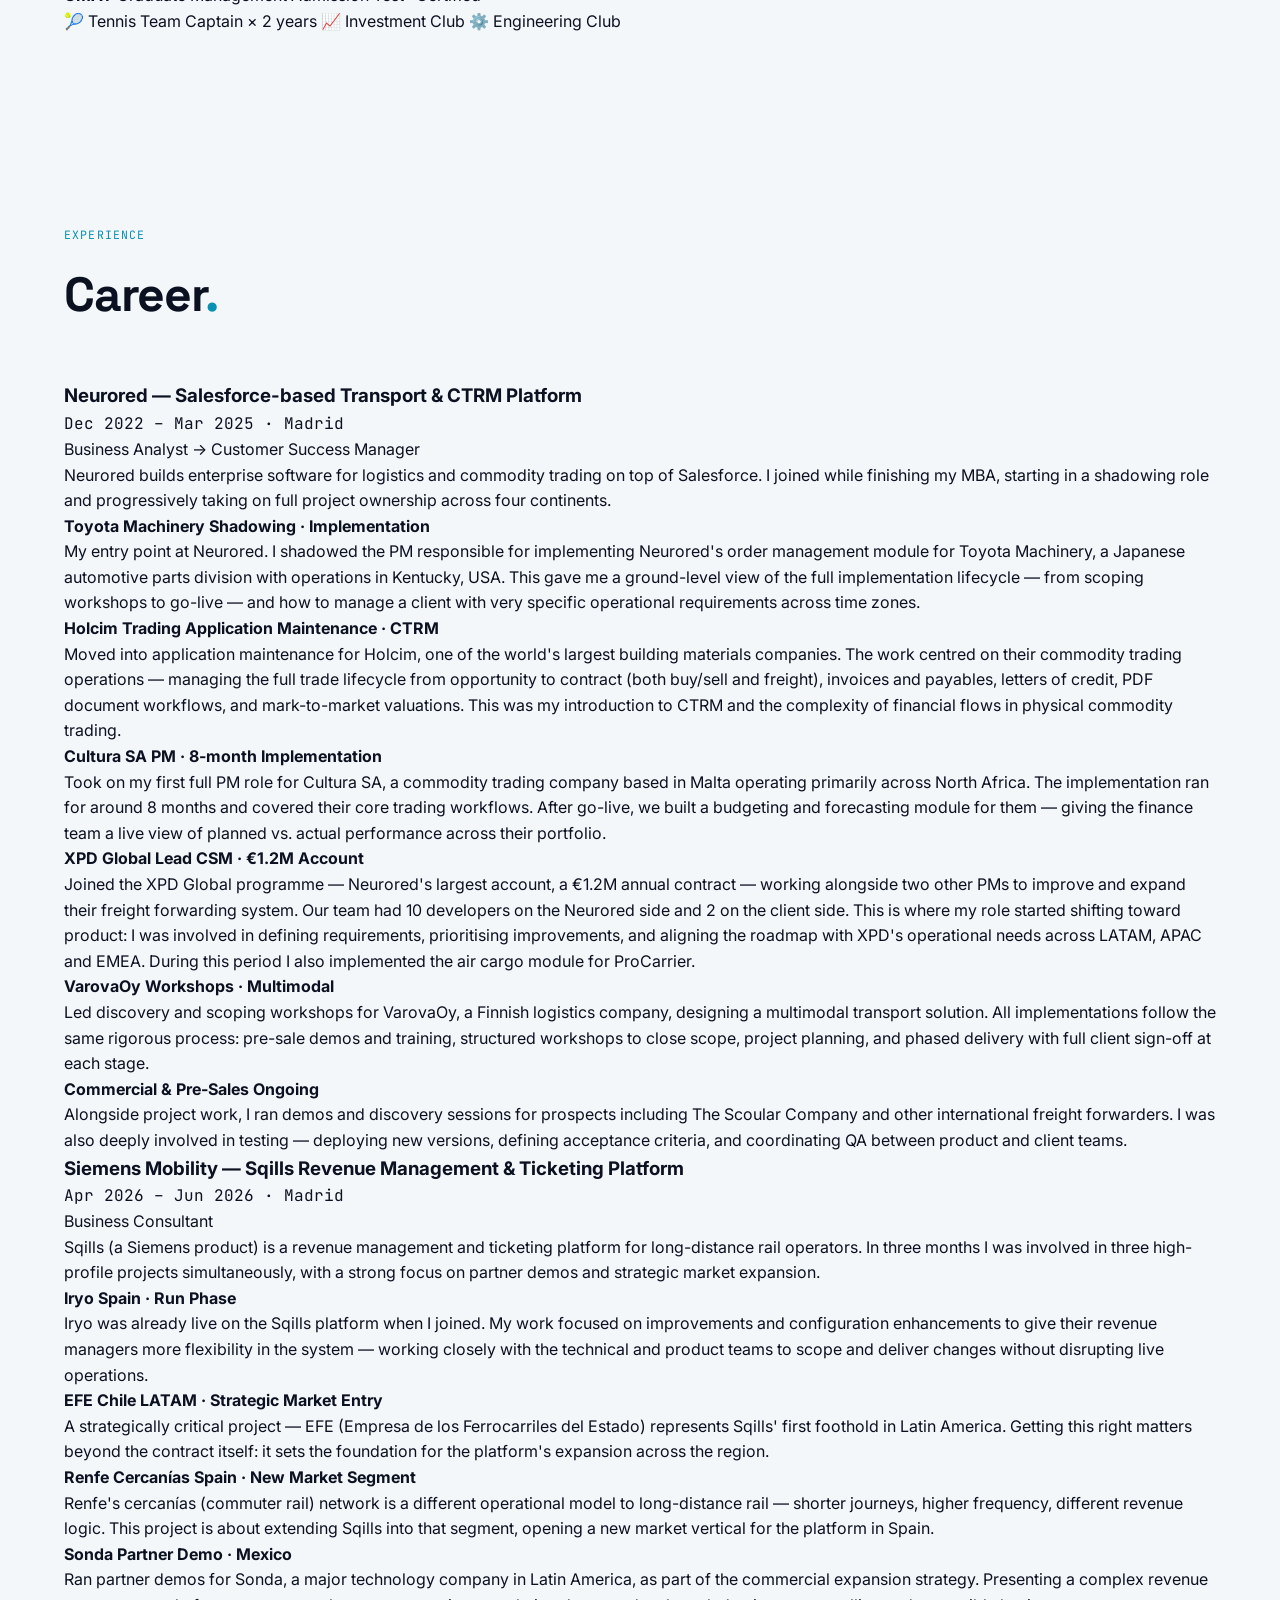
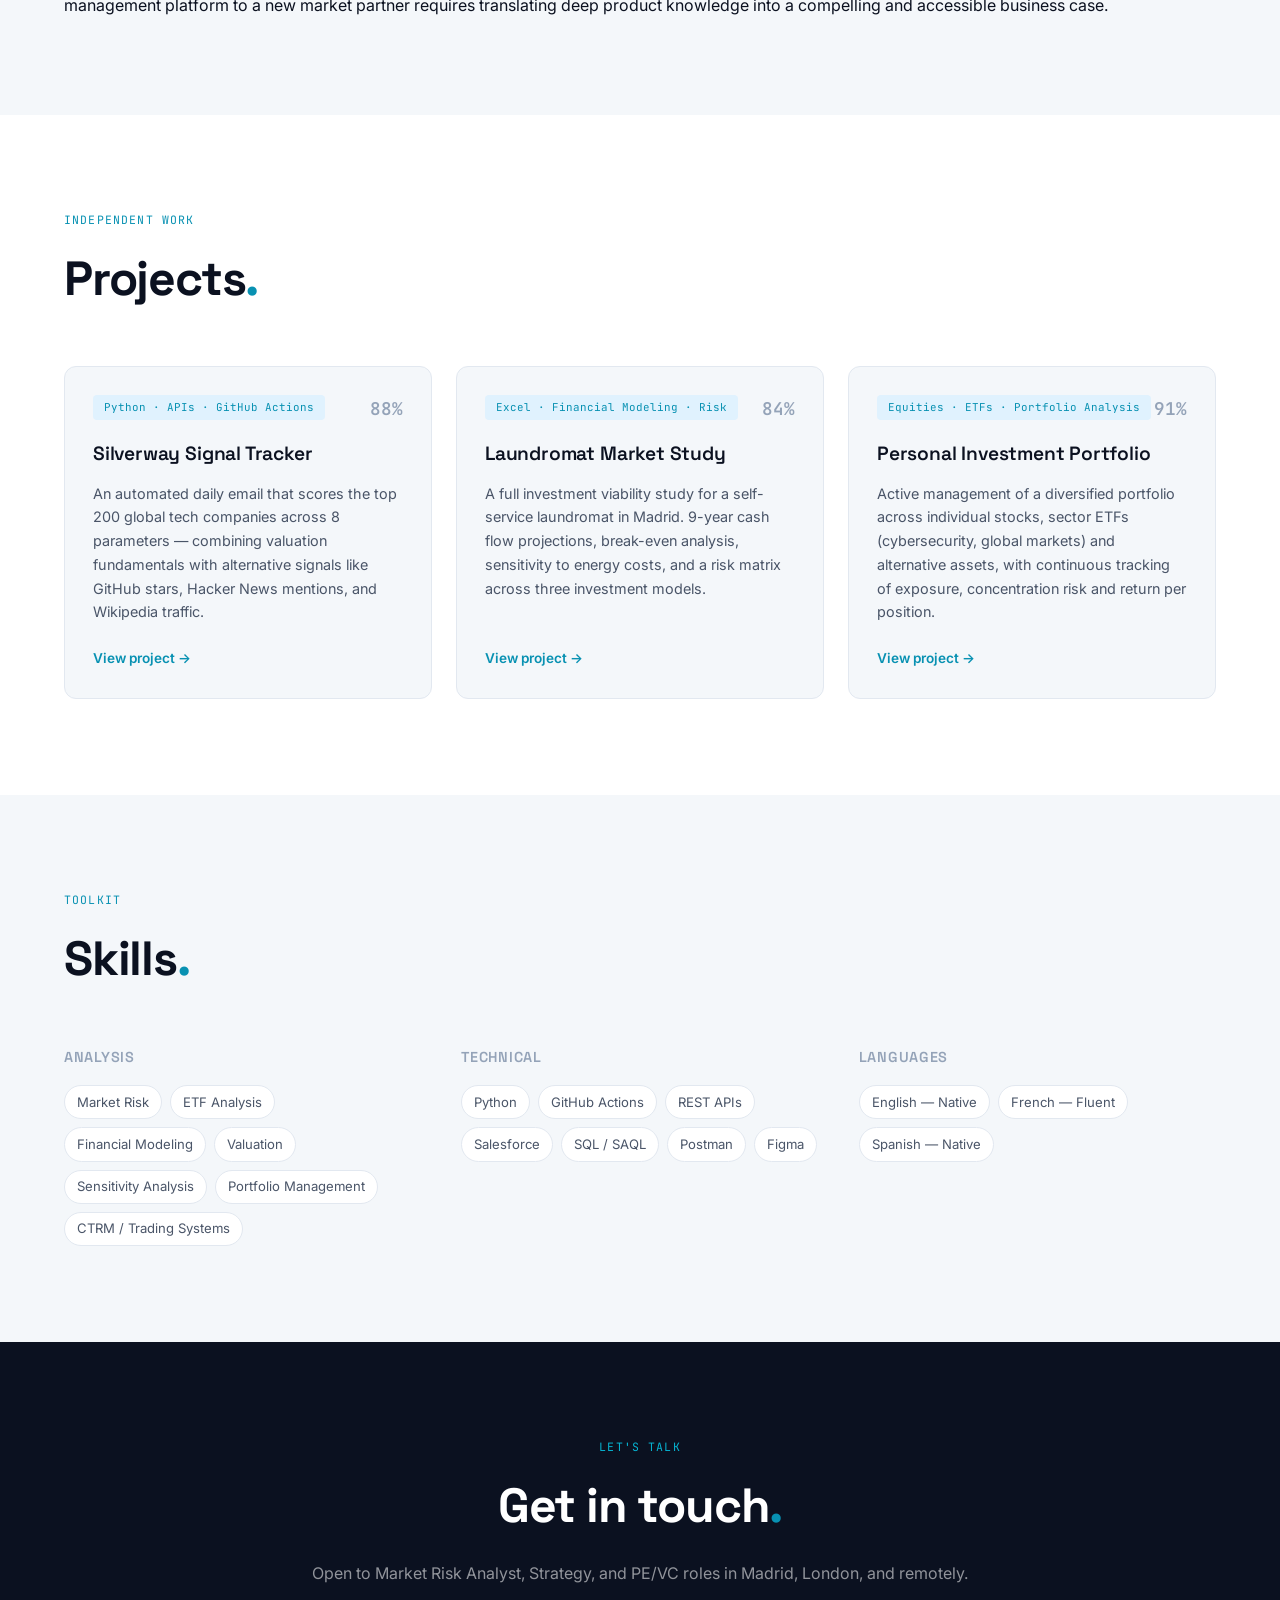
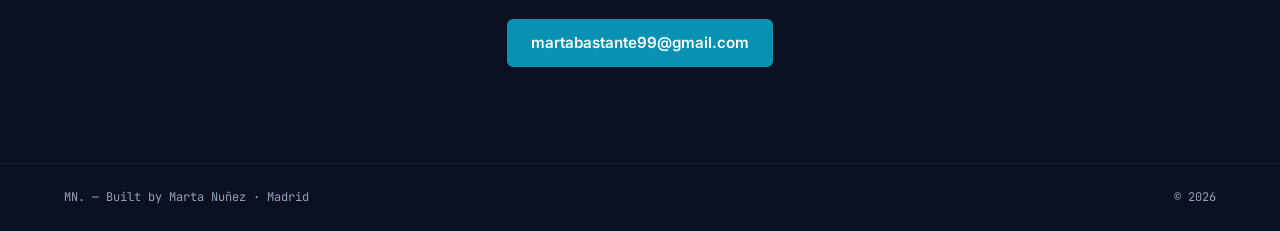
==== commit 47178f85: "Remove professional track section from index.html Removed professional track section from the hero l" ====
--- a/index.html
+++ b/index.html
@@ -26,9 +26,6 @@
   <!-- HERO -->
   <header class="hero">
     <div class="hero-left">
-      <div class="hero-photo-row">
-        <img src="assets/marta.png" alt="Marta Nuñez" class="hero-photo" />
-        <div>
           <p class="eyebrow">Madrid · English · French · Spanish</p>
           <h1>Marta<br>Nuñez<span class="accent">.</span></h1>
         </div>
@@ -54,23 +51,6 @@
 
     <div class="hero-right">
       <div class="dual-card">
-
-        <!-- PROFESSIONAL TRACK -->
-        <div class="dual-card-section">
-          <div class="dual-card-label">
-            <span class="mono dim">PROFESSIONAL TRACK</span>
-            <span class="scanner-dot"></span>
-          </div>
-          <div class="pro-row">
-            <div class="pro-info">
-              <span class="pro-company">Neurored</span>
-              <span class="pro-detail mono">Commodity Trading · Logistics · Freight Forwarding </span>
-            </div>
-            </div>
-          </div>
-        </div>
-
-        <div class="scanner-divider"></div>
 
         <!-- INDEPENDENT RESEARCH -->
         <div class="dual-card-section">
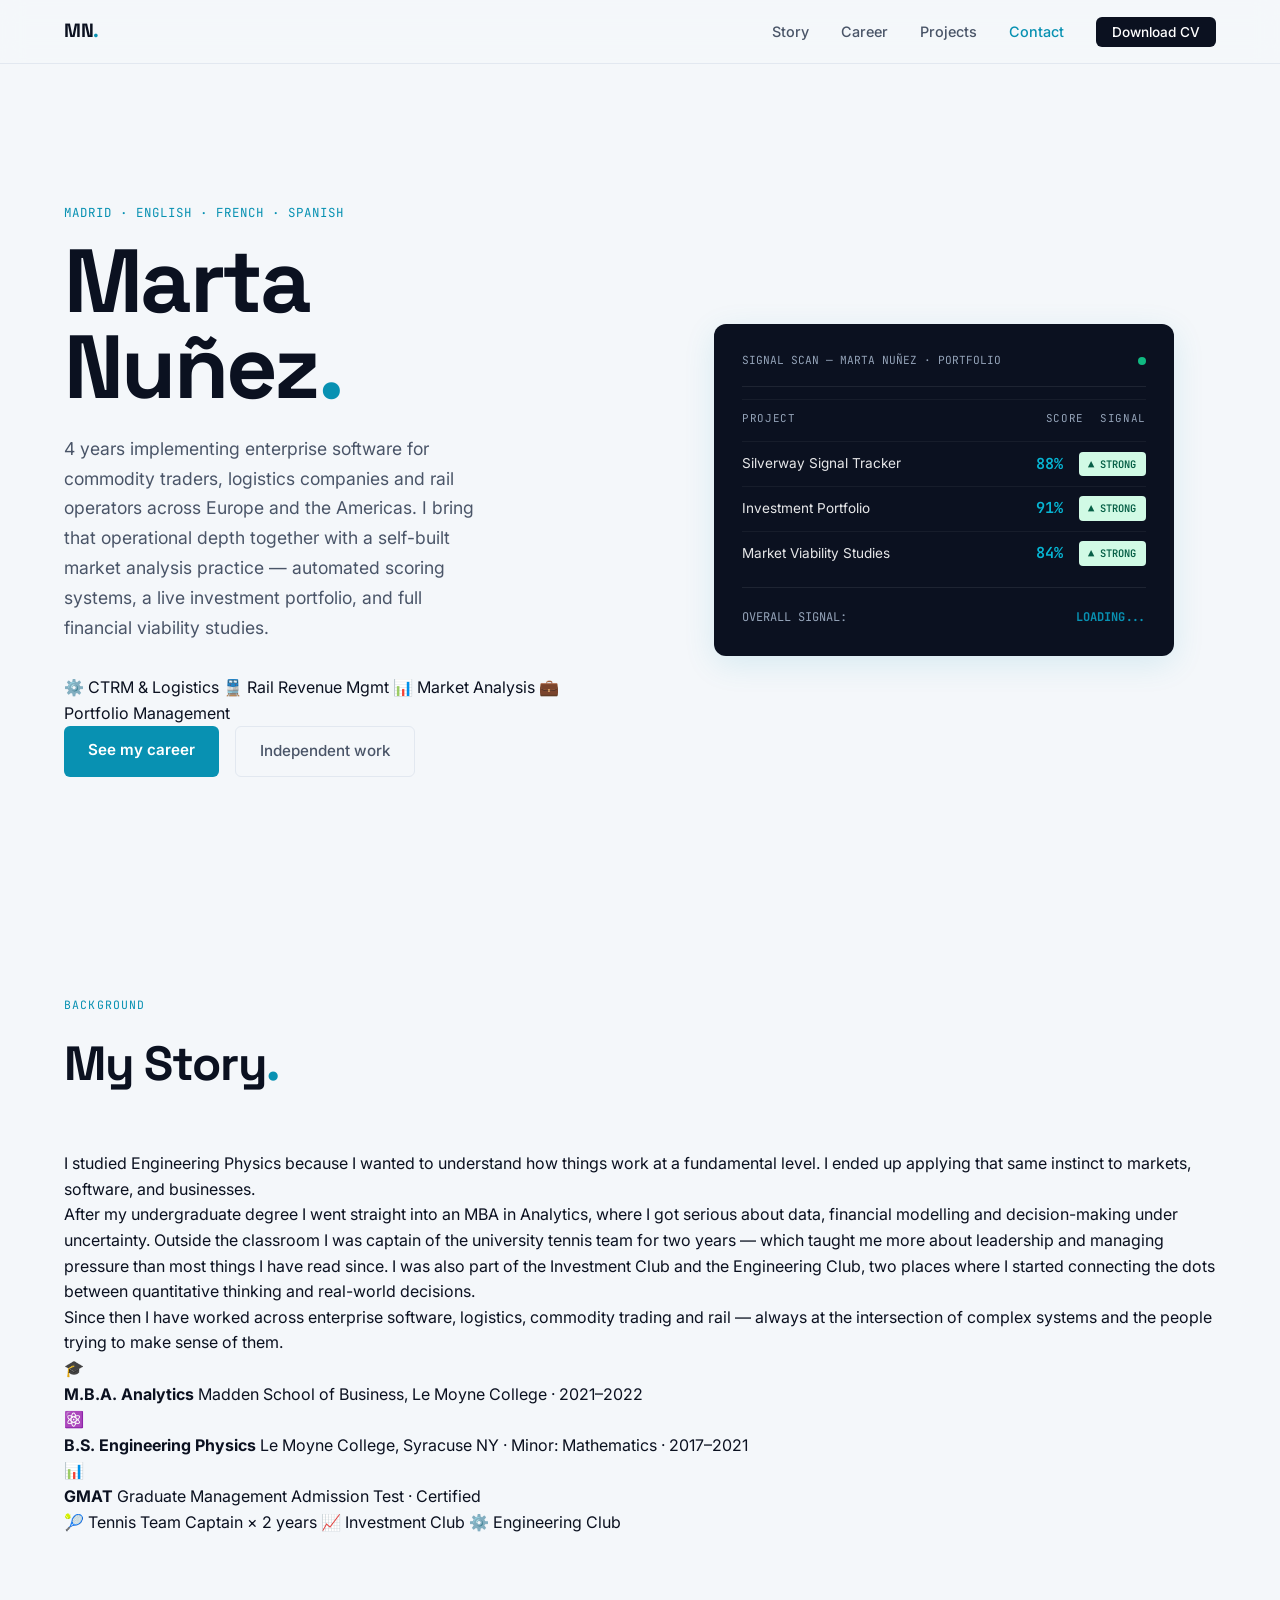
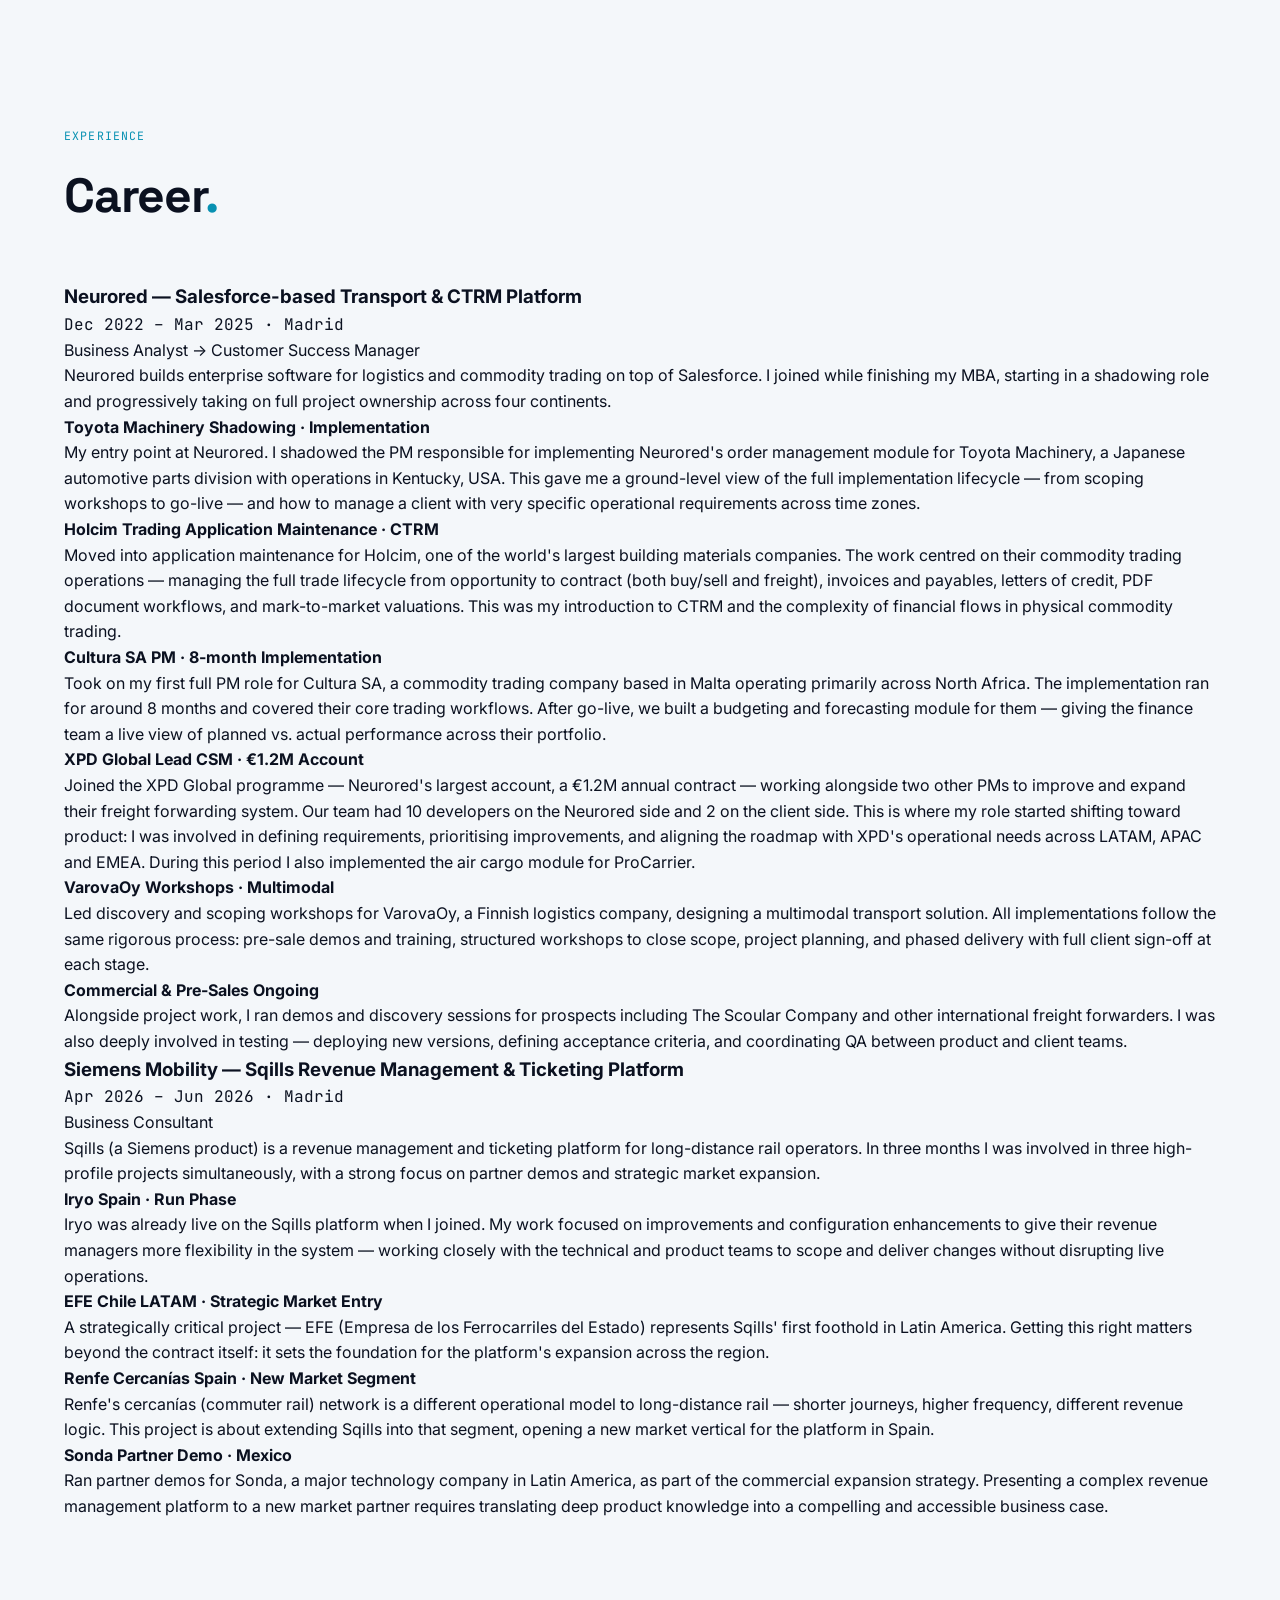
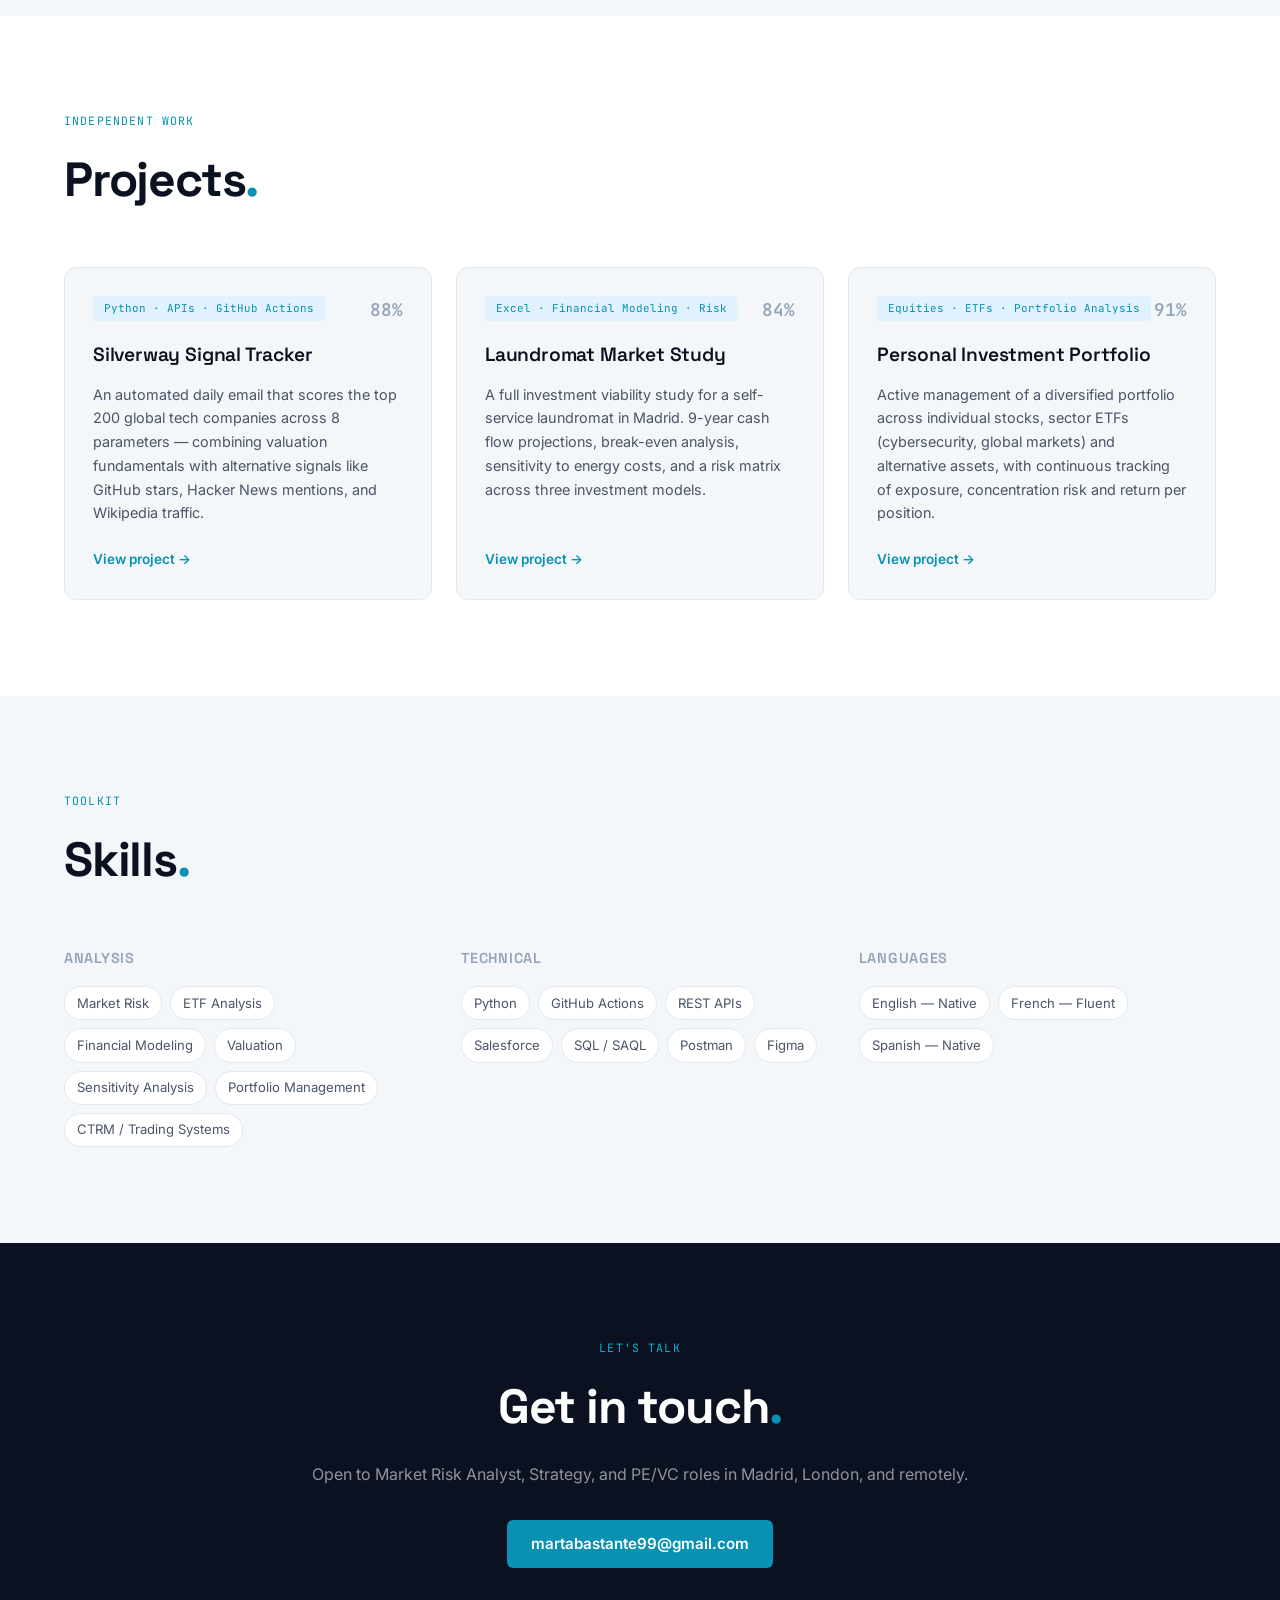
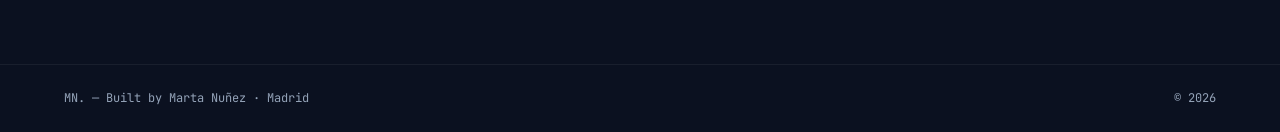
==== commit eed19208: "Add files via upload" ====
--- a/index.html
+++ b/index.html
@@ -26,22 +26,16 @@
   <!-- HERO -->
   <header class="hero">
     <div class="hero-left">
-          <p class="eyebrow">Madrid · English · French · Spanish</p>
-          <h1>Marta<br>Nuñez<span class="accent">.</span></h1>
-        </div>
-      </div>
+      <p class="eyebrow">Madrid · English · French · Spanish</p>
+      <h1>Marta<br>Nuñez<span class="accent">.</span></h1>
       <p class="hero-sub">
-        4 years implementing enterprise software for commodity traders, logistics companies and rail operators across Europe and the Americas. I bring that operational depth together with a self-built market analysis practice — automated scoring systems, a live investment portfolio, and full financial viability studies. I work at the intersection of complex systems and the decisions that depend on them.
+        4 years implementing enterprise software for commodity traders, logistics companies and rail operators across Europe and the Americas. I bring that operational depth together with a self-built market analysis practice — automated scoring systems, a live investment portfolio, and full financial viability studies.
       </p>
       <div class="hero-pills">
-        <span class="hero-pill">⚙️ CTRM &amp; Logistics
-        </span>
-        <span class="hero-pill">🚆 Rail Revenue Mgmt
-        </span>
-        <span class="hero-pill">📊 Market Analysis
-        </span>
-        <span class="hero-pill">💼 Portfolio Management
-        </span>
+        <span class="hero-pill">⚙️ CTRM &amp; Logistics</span>
+        <span class="hero-pill">🚆 Rail Revenue Mgmt</span>
+        <span class="hero-pill">📊 Market Analysis</span>
+        <span class="hero-pill">💼 Portfolio Management</span>
       </div>
       <div class="hero-cta">
         <a href="#career" class="btn-primary">See my career</a>
@@ -50,50 +44,44 @@
     </div>
 
     <div class="hero-right">
-      <div class="dual-card">
-
-        <!-- INDEPENDENT RESEARCH -->
-        <div class="dual-card-section">
-          <div class="dual-card-label">
-            <span class="mono dim">INDEPENDENT RESEARCH</span>
-          </div>
-          <div class="scanner-row scanner-labels">
-            <span class="mono dim" style="font-size:0.65rem">PROJECT</span>
-            <span class="mono dim" style="font-size:0.65rem">SCORE</span>
-            <span class="mono dim" style="font-size:0.65rem">SIGNAL</span>
-          </div>
-          <div class="scanner-row">
-            <span>Silverway Signal Tracker</span>
-            <span class="mono score" data-target="88">0%</span>
-            <span class="badge badge-strong">▲ STRONG</span>
-          </div>
-          <div class="scanner-row">
-            <span>Investment Portfolio</span>
-            <span class="mono score" data-target="91">0%</span>
-            <span class="badge badge-strong">▲ STRONG</span>
-          </div>
-          <div class="scanner-row">
-            <span>Market Viability Studies</span>
-            <span class="mono score" data-target="84">0%</span>
-            <span class="badge badge-strong">▲ STRONG</span>
-          </div>
-          <div class="scanner-divider"></div>
-          <div class="scanner-footer">
-            <span class="mono dim">OVERALL SIGNAL:</span>
-            <span class="mono accent bold" id="verdict">LOADING...</span>
-          </div>
-        </div>
-
+      <div class="scanner-card">
+        <div class="scanner-header">
+          <span class="mono dim">SIGNAL SCAN — MARTA NUÑEZ · PORTFOLIO</span>
+          <span class="scanner-dot"></span>
+        </div>
+        <div class="scanner-divider"></div>
+        <div class="scanner-row scanner-labels">
+          <span class="mono dim">PROJECT</span>
+          <span class="mono dim">SCORE</span>
+          <span class="mono dim">SIGNAL</span>
+        </div>
+        <div class="scanner-row">
+          <span>Silverway Signal Tracker</span>
+          <span class="mono score" data-target="88">0%</span>
+          <span class="badge badge-strong">▲ STRONG</span>
+        </div>
+        <div class="scanner-row">
+          <span>Investment Portfolio</span>
+          <span class="mono score" data-target="91">0%</span>
+          <span class="badge badge-strong">▲ STRONG</span>
+        </div>
+        <div class="scanner-row">
+          <span>Market Viability Studies</span>
+          <span class="mono score" data-target="84">0%</span>
+          <span class="badge badge-strong">▲ STRONG</span>
+        </div>
+        <div class="scanner-divider"></div>
+        <div class="scanner-footer">
+          <span class="mono dim">OVERALL SIGNAL:</span>
+          <span class="mono accent bold" id="verdict">LOADING...</span>
+        </div>
       </div>
     </div>
   </header>
 
   <!-- MY STORY & EDUCATION -->
   <section id="story" class="story-section">
-    <div class="story-inner">
-      <div class="story-photo-col">
-        <img src="assets/images/marta.png" alt="Marta Nuñez" class="story-photo" />
-      </div>
+    <div class="story-inner story-no-photo">
       <div class="story-text-col">
         <p class="section-eyebrow">Background</p>
         <h2>My Story<span class="accent">.</span></h2>
